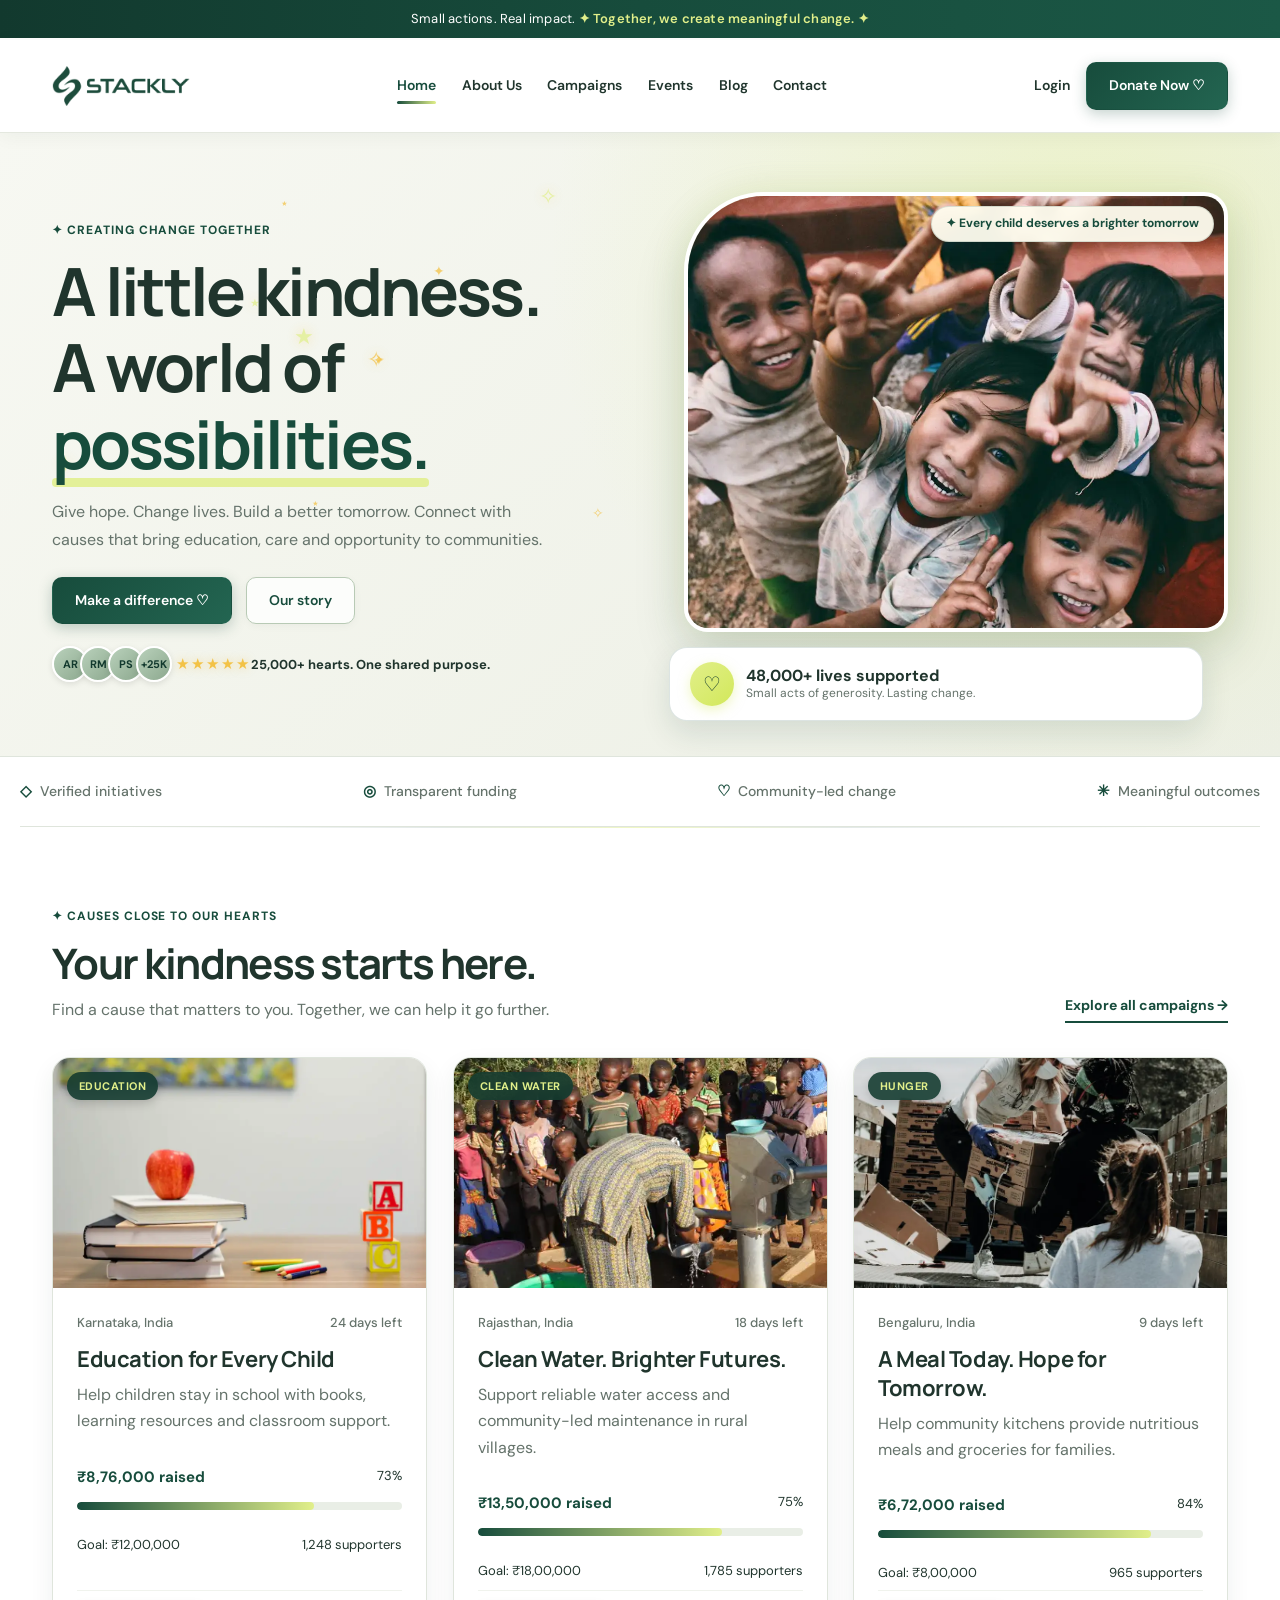
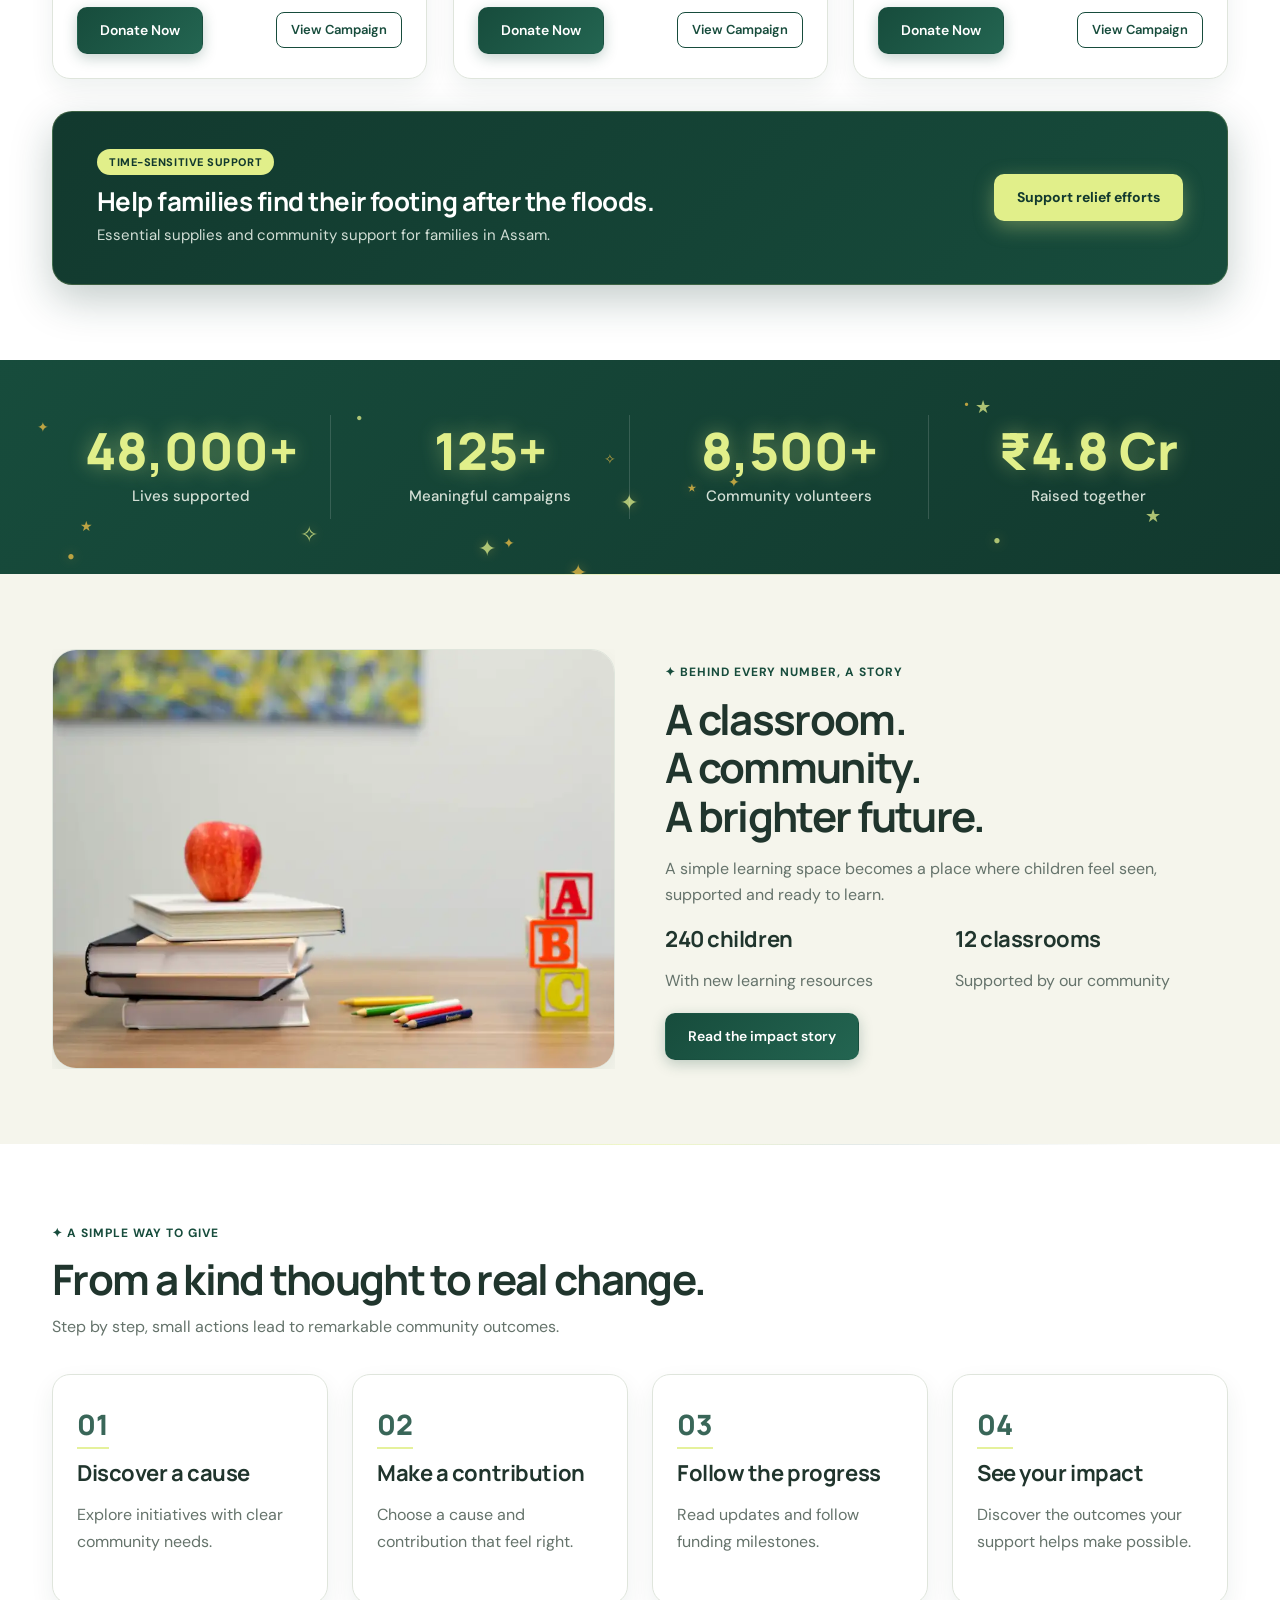
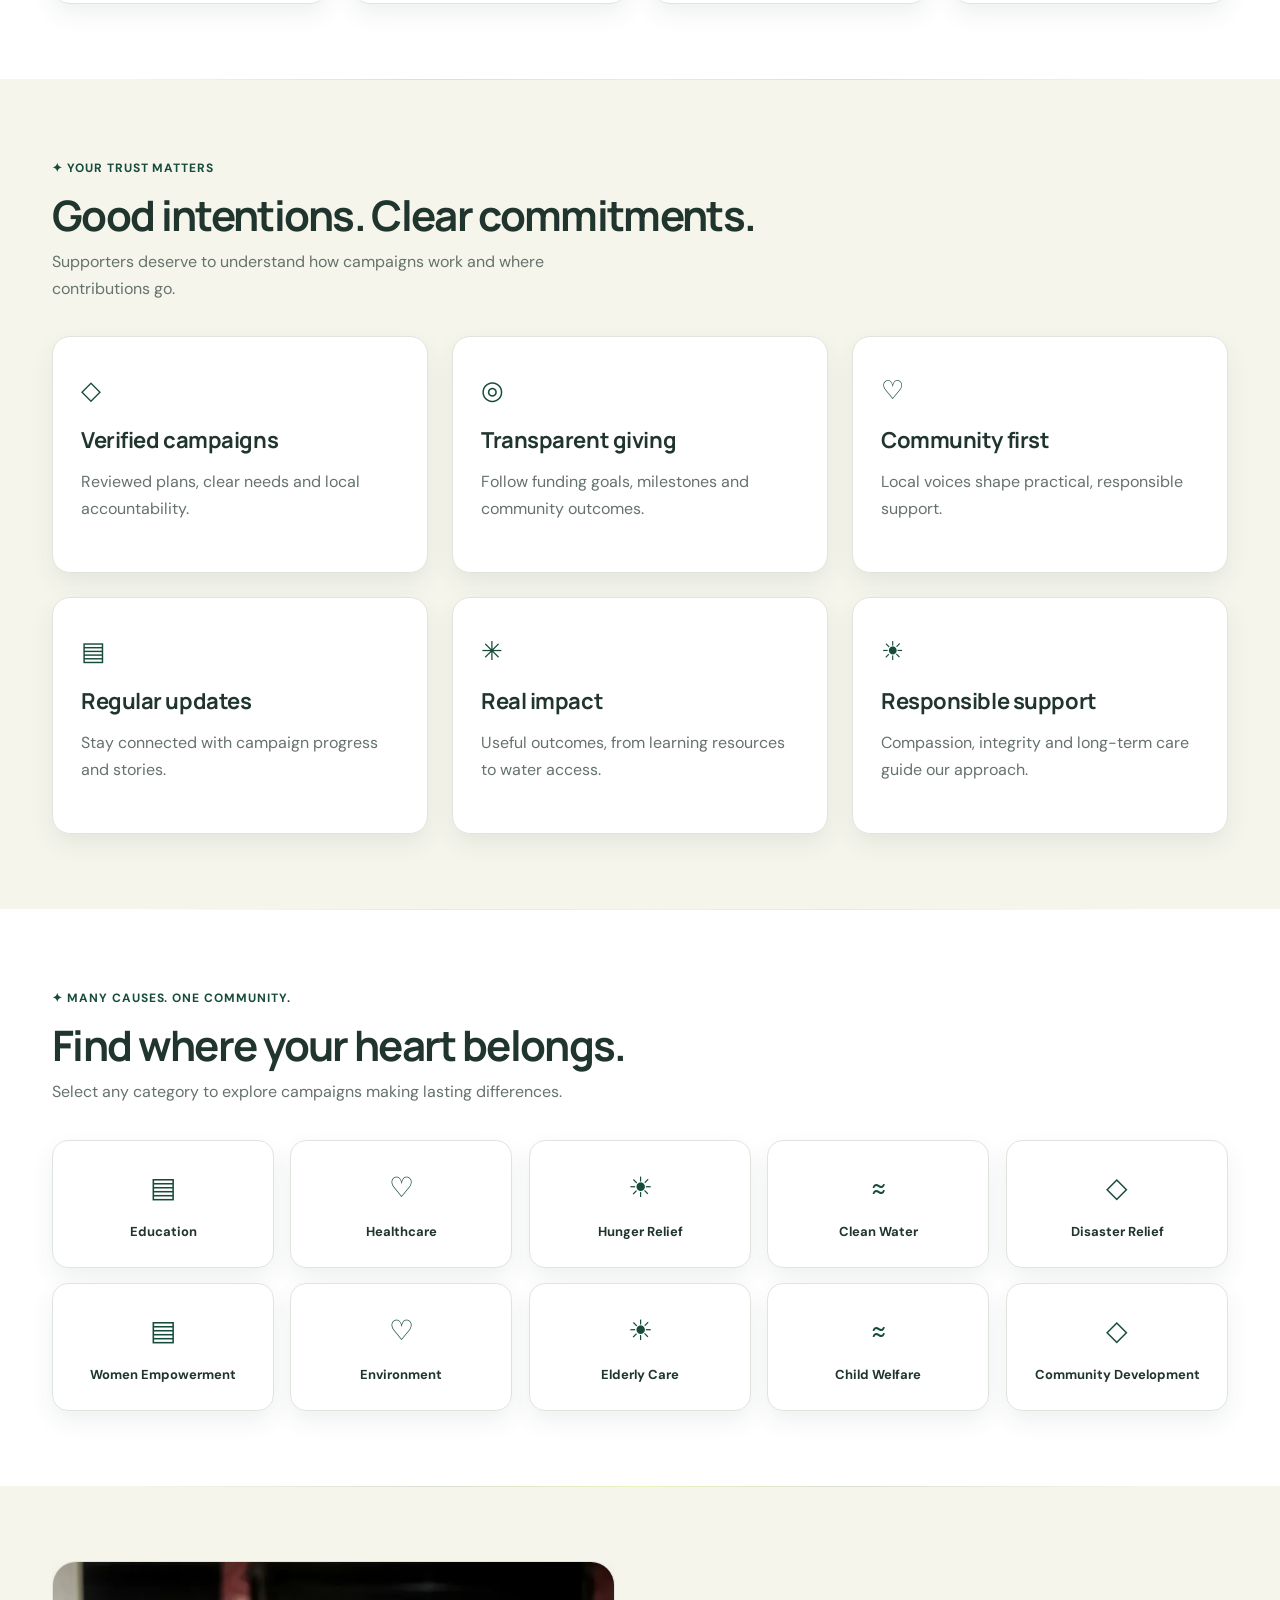
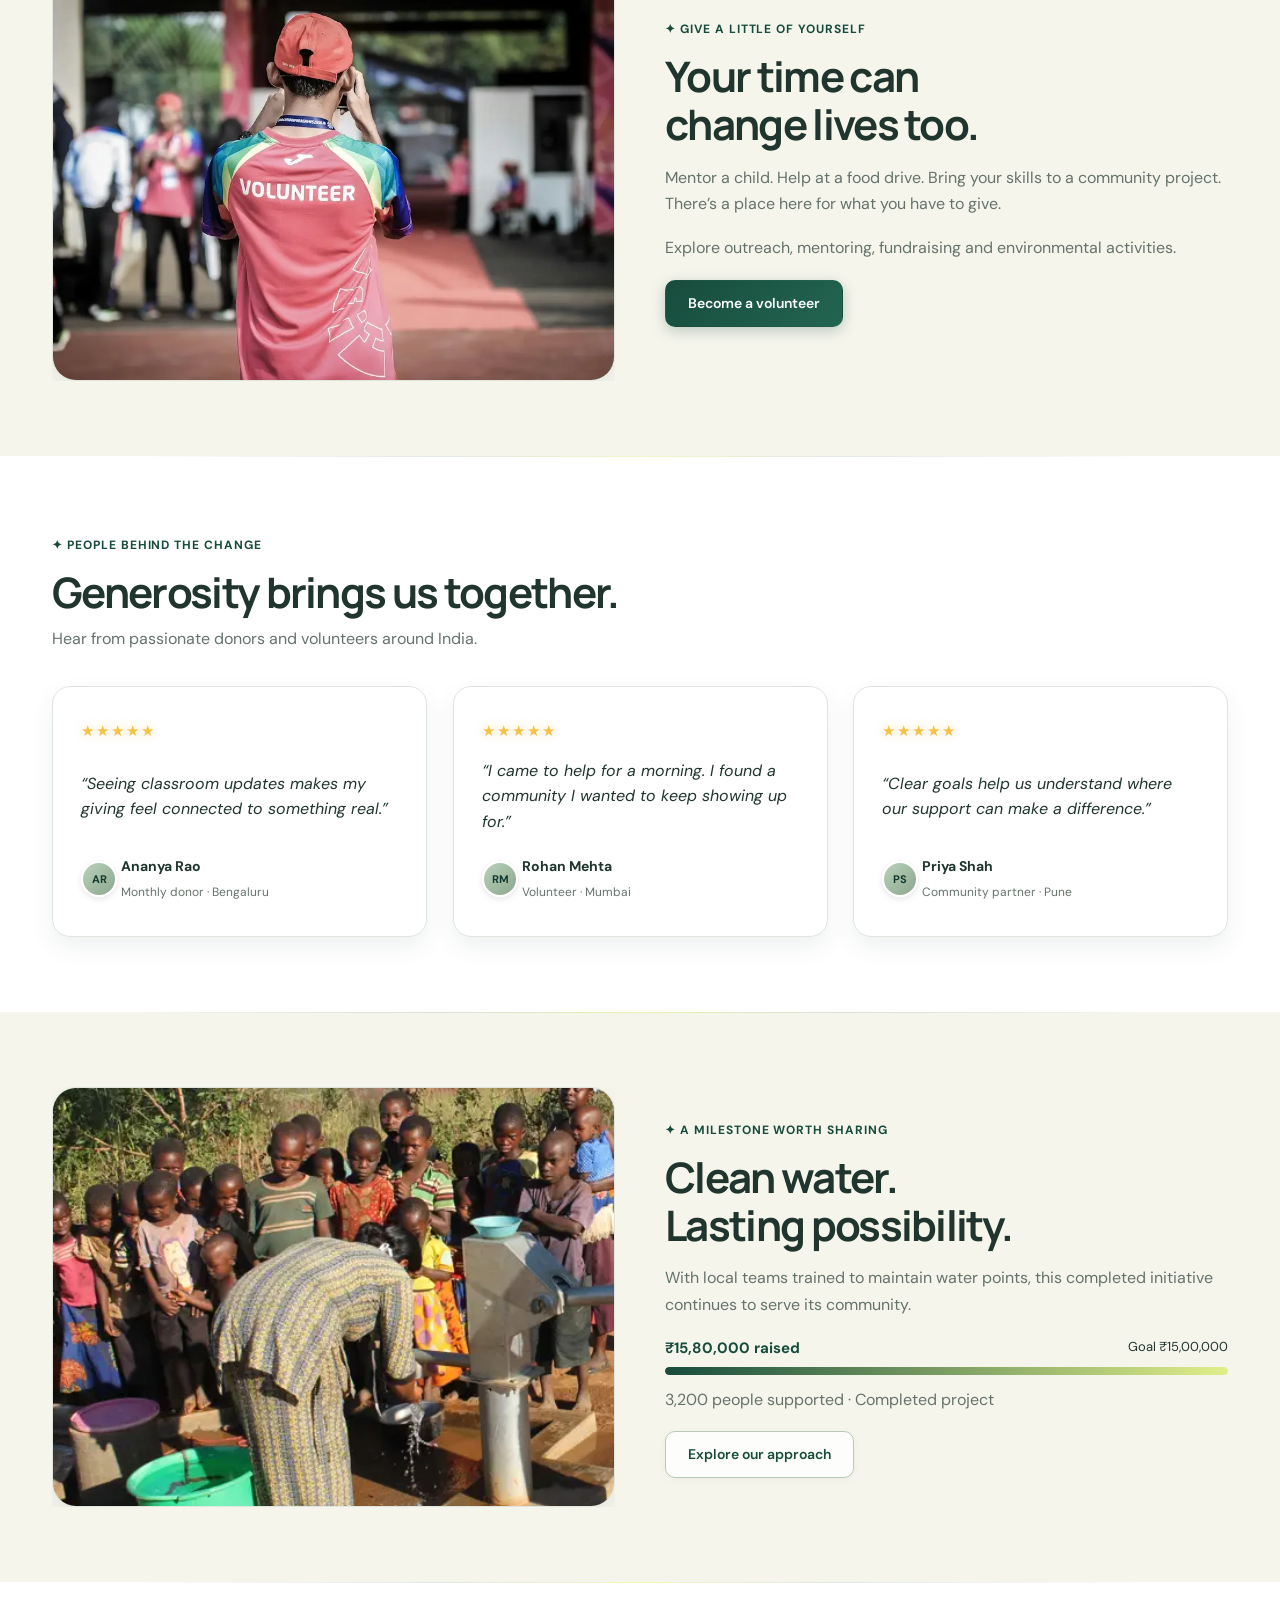
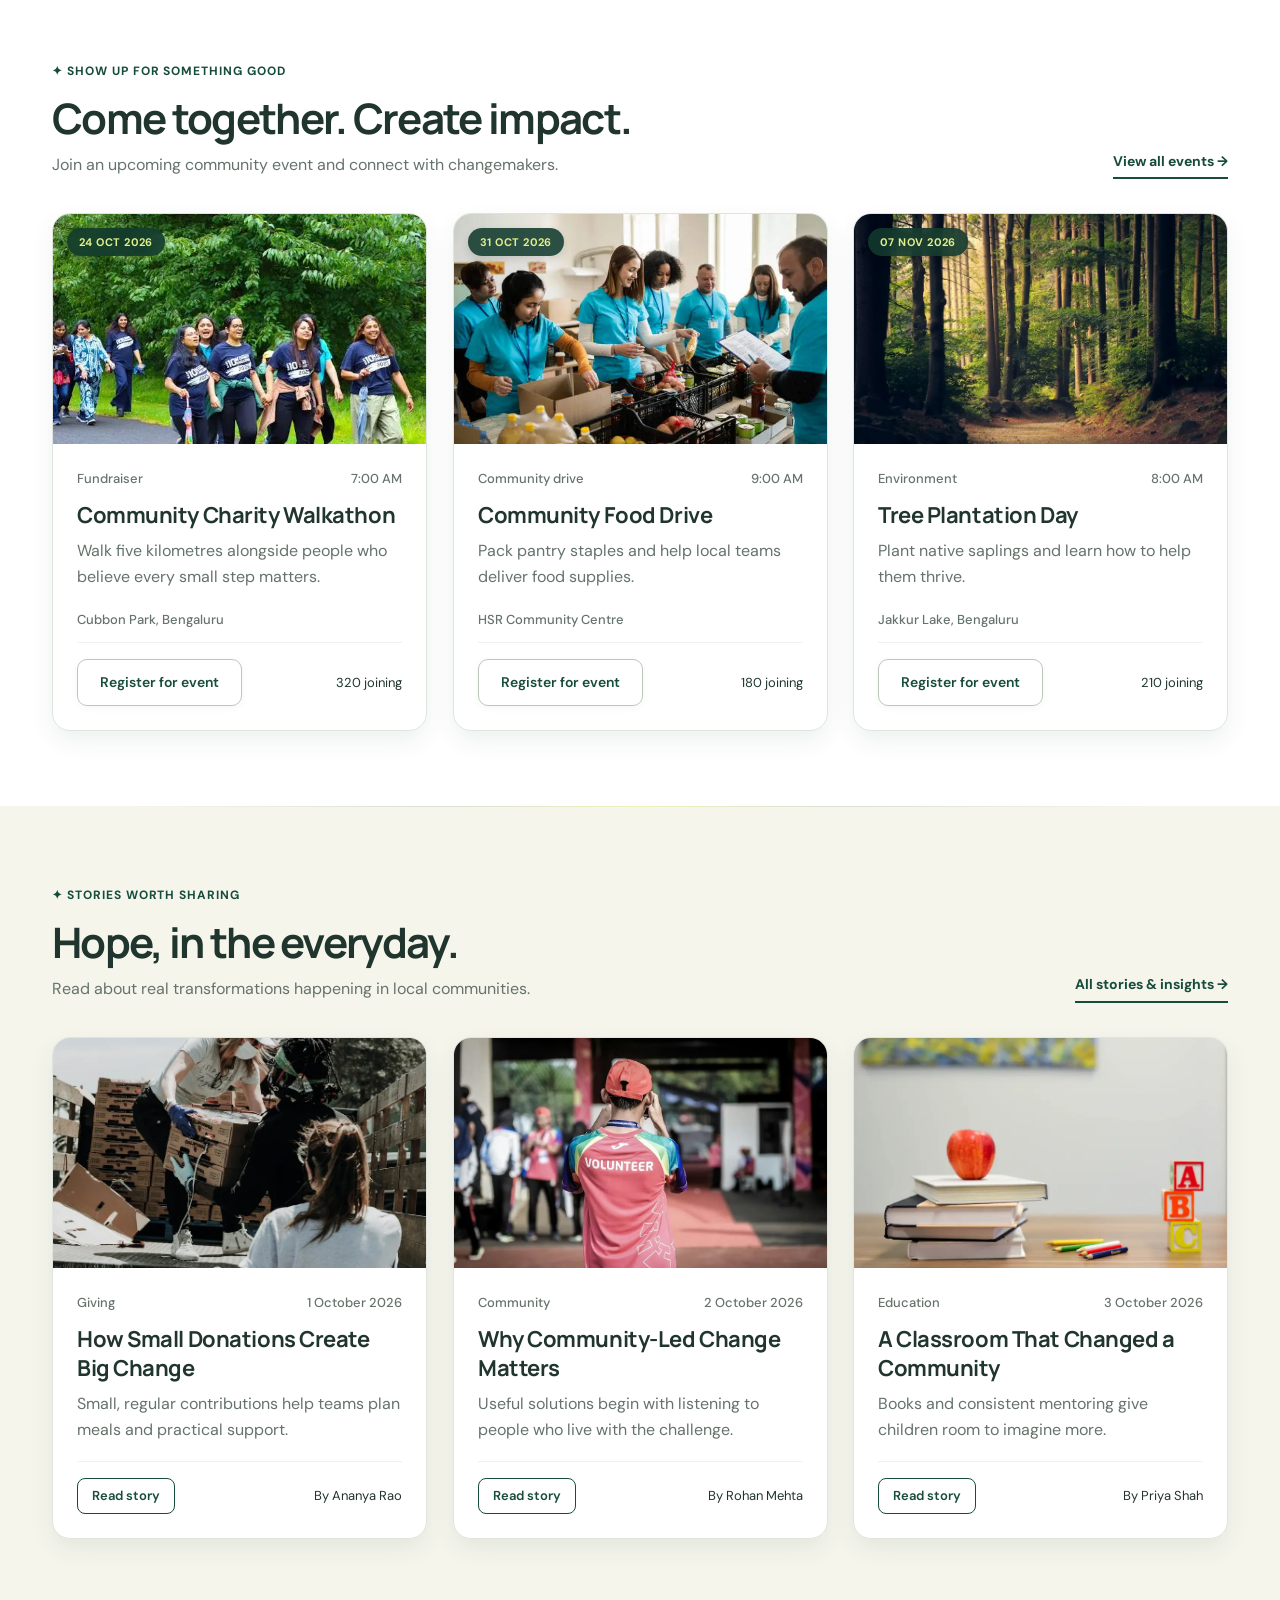
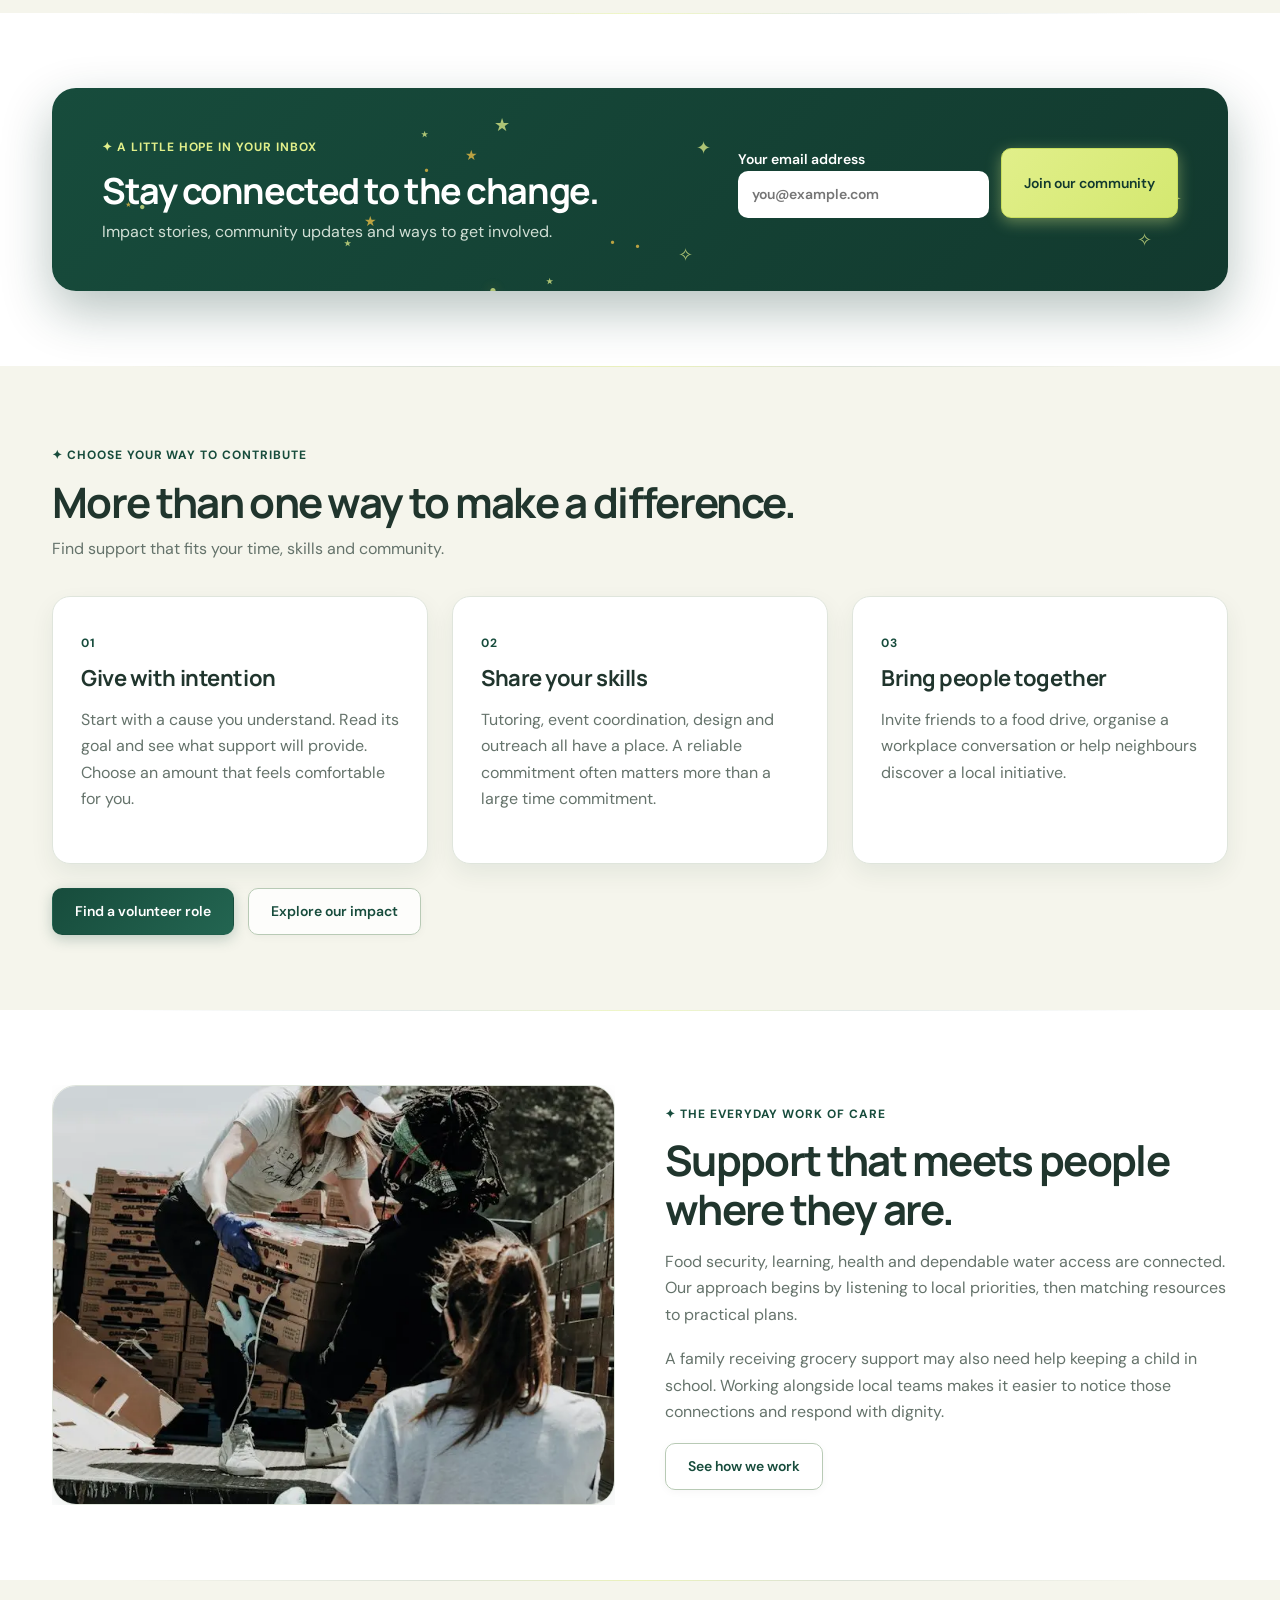
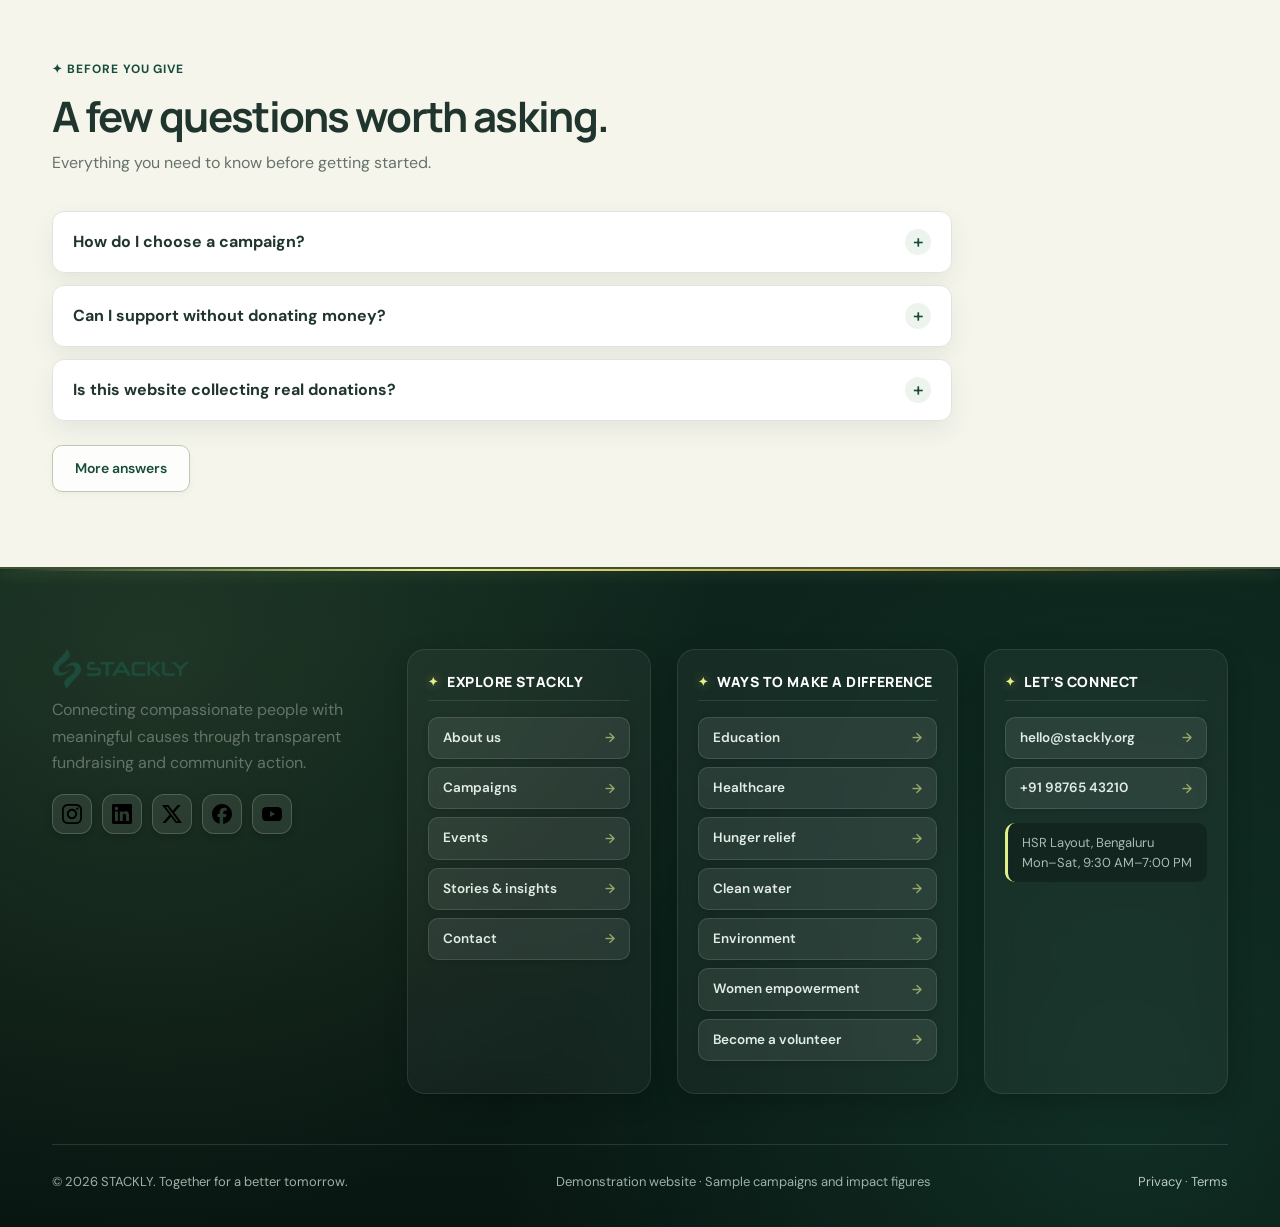
==== index.html @ 7dc30ee4 "Add files via upload" ====
<!DOCTYPE html>
<html lang="en">

<head>
    <meta charset="UTF-8">
    <meta name="viewport" content="width=device-width,initial-scale=1">
    <title>STACKLY | Charity Fundraising & Community Impact</title>
    <meta name="description"
        content="Charity Fundraising & Community Impact — STACKLY connects people with charity campaigns, volunteering and community impact.">
    <meta property="og:title" content="STACKLY | Charity Fundraising & Community Impact">
    <meta property="og:description"
        content="Charity Fundraising & Community Impact — STACKLY connects people with charity campaigns, volunteering and community impact.">
    <meta name="theme-color" content="#174c3c">
    <link rel="icon" type="image/webp" href="assets/logo_gold.webp">
    <link rel="stylesheet" href="assets/style.css">
    <script src="assets/data.js" defer></script>
    <script src="assets/main.js" defer></script>
</head>

<body>
    <div class="topbar">Small actions. Real impact. <span>✦ Together, we create meaningful change. ✦</span></div>
    <header>
        <div class="wrap nav"><a class="logo" href="index.html"><img src="assets/logo_gold.webp" alt="STACKLY"
                    class="logo-img"></a>
            <nav aria-label="Main navigation"><a href="index.html">Home</a><a href="about.html">About Us</a><a
                    href="campaigns.html">Campaigns</a><a href="events.html">Events</a><a href="blog.html">Blog</a><a
                    href="contact.html">Contact</a></nav>
            <div class="nav-actions"><a href="signin.html">Login</a><a class="btn" href="404.html">Donate Now
                    ♡</a></div><button class="menu" aria-label="Open navigation menu" aria-expanded="false">☰</button>
        </div>
    </header>
    <main id="main">
        <section class="hero">
            <div class="wrap hero-grid">
                <div><span class="eyebrow">✦ Creating change together</span>
                    <h1>A little kindness.<br>A world of<br><em>possibilities.</em></h1>
                    <p>Give hope. Change lives. Build a better tomorrow. Connect with causes that bring education, care
                        and opportunity to communities.</p>
                    <div class="button-row"><a class="btn" href="404.html">Make a difference ♡</a><a
                            class="btn outline" href="404.html">Our story</a></div>
                    <div class="supporters">
                        <div class="avatars"><span class="avatar">AR</span><span class="avatar">RM</span><span
                                class="avatar">PS</span><span class="avatar">+25K</span></div>
                        <div>
                            <div class="stars">★★★★★</div><strong>25,000+ hearts. One shared purpose.</strong>
                        </div>
                    </div>
                </div>
                <div class="hero-photo"><img src="assets/hero.webp" alt="Children smiling together in their community"
                        width="1000" height="700" fetchpriority="high"><span class="photo-tag">✦ Every child deserves a
                        brighter tomorrow</span>
                    <div class="photo-note"><span class="note-icon">♡</span>
                        <div><strong>48,000+ lives supported</strong><small>Small acts of generosity. Lasting
                                change.</small></div>
                    </div>
                </div>
            </div>
        </section>
        <div class="wrap trust-strip"><span><b>◇</b> Verified initiatives</span><span><b>◎</b> Transparent
                funding</span><span><b>♡</b> Community-led change</span><span><b>✳</b> Meaningful outcomes</span></div>
        <section class="section">
            <div class="wrap">
                <div class="section-head">
                    <div><span class="eyebrow">✦ Causes close to our hearts</span>
                        <h2>Your kindness starts here.</h2>
                        <p>Find a cause that matters to you. Together, we can help it go further.</p>
                    </div><a class="text-link" href="404.html">Explore all campaigns →</a>
                </div>
                <div class="grid">
                    <article class="card" data-category="Education" data-search="Education for Every Child Karnataka">
                        <div class="image"><img src="assets/education.webp"
                                alt="Education for Every Child community initiative" width="1000" height="700"
                                loading="lazy"><span class="tag">Education</span></div>
                        <div class="card-body">
                            <div class="meta"><span>Karnataka, India</span><span>24 days left</span></div>
                            <h3>Education for Every Child</h3>
                            <p>Help children stay in school with books, learning resources and classroom support.</p>
                            <div class="funding"><strong>₹8,76,000 raised</strong><span>73%</span></div>
                            <div class="progress" role="progressbar" aria-label="Education for Every Child funding"
                                aria-valuenow="73" aria-valuemin="0" aria-valuemax="100"><span style="width:73%"></span>
                            </div>
                            <div class="funding"><span>Goal: ₹12,00,000</span><span>1,248 supporters</span></div>
                            <div class="card-actions">
    <button class="btn" data-donate="0">Donate Now</button>
    <button class="table-button" data-details="0">View Campaign</button>
</div>
                        </div>
                    </article>
                    <article class="card" data-category="Clean Water"
                        data-search="Clean Water. Brighter Futures. Rajasthan">
                        <div class="image"><img src="assets/water.webp"
                                alt="Clean Water. Brighter Futures. community initiative" width="1000" height="700"
                                loading="lazy"><span class="tag">Clean Water</span></div>
                        <div class="card-body">
                            <div class="meta"><span>Rajasthan, India</span><span>18 days left</span></div>
                            <h3>Clean Water. Brighter Futures.</h3>
                            <p>Support reliable water access and community-led maintenance in rural villages.</p>
                            <div class="funding"><strong>₹13,50,000 raised</strong><span>75%</span></div>
                            <div class="progress" role="progressbar" aria-label="Clean Water. Brighter Futures. funding"
                                aria-valuenow="75" aria-valuemin="0" aria-valuemax="100"><span style="width:75%"></span>
                            </div>
                            <div class="funding"><span>Goal: ₹18,00,000</span><span>1,785 supporters</span></div>
                            <div class="card-actions">
    <button class="btn" data-donate="1">Donate Now</button>
    <button class="table-button" data-details="1">View Campaign</button>
</div>
                        </div>
                    </article>
                    <article class="card" data-category="Hunger"
                        data-search="A Meal Today. Hope for Tomorrow. Bengaluru">
                        <div class="image"><img src="assets/food.webp"
                                alt="A Meal Today. Hope for Tomorrow. community initiative" width="1000" height="700"
                                loading="lazy"><span class="tag">Hunger</span></div>
                        <div class="card-body">
                            <div class="meta"><span>Bengaluru, India</span><span>9 days left</span></div>
                            <h3>A Meal Today. Hope for Tomorrow.</h3>
                            <p>Help community kitchens provide nutritious meals and groceries for families.</p>
                            <div class="funding"><strong>₹6,72,000 raised</strong><span>84%</span></div>
                            <div class="progress" role="progressbar"
                                aria-label="A Meal Today. Hope for Tomorrow. funding" aria-valuenow="84"
                                aria-valuemin="0" aria-valuemax="100"><span style="width:84%"></span></div>
                            <div class="funding"><span>Goal: ₹8,00,000</span><span>965 supporters</span></div>
                            <div class="card-actions">
    <button class="btn" data-donate="2">Donate Now</button>
    <button class="table-button" data-details="2">View Campaign</button>
</div>
                        </div>
                    </article>
                </div>
                <div class="urgent" style="margin-top:32px">
                    <div>
                        <div class="urgent-label">TIME-SENSITIVE SUPPORT</div>
                        <h3>Help families find their footing after the floods.</h3>
                        <p>Essential supplies and community support for families in Assam.</p>
                    </div><button class="btn" data-donate="4">Support relief efforts</button>
                </div>
            </div>
        </section>
        <div class="impact-band">
            <div class="wrap stats">
                <div class="stat"><strong>48,000+</strong>
                    <p>Lives supported</p>
                </div>
                <div class="stat"><strong>125+</strong>
                    <p>Meaningful campaigns</p>
                </div>
                <div class="stat"><strong>8,500+</strong>
                    <p>Community volunteers</p>
                </div>
                <div class="stat"><strong>₹4.8 Cr</strong>
                    <p>Raised together</p>
                </div>
            </div>
        </div>
        <section class="section soft">
            <div class="wrap">
                <div class="split ">
                    <div class="image"><img src="assets/education.webp" alt="Education community initiative"
                            width="1000" height="700" loading="lazy"></div>
                    <div><span class="eyebrow">✦ Behind every number, a story</span>
                        <h2>A classroom.<br>A community.<br>A brighter future.</h2>
                        <p>A simple learning space becomes a place where children feel seen, supported and ready to
                            learn.</p>
                        <div class="two-fields">
                            <div>
                                <h3>240 children</h3>
                                <p>With new learning resources</p>
                            </div>
                            <div>
                                <h3>12 classrooms</h3>
                                <p>Supported by our community</p>
                            </div>
                        </div><a class="btn" href="404.html">Read the impact story</a>
                    </div>
                </div>
            </div>
        </section>
        <section class="section">
            <div class="wrap">
                <div class="section-head">
                    <div><span class="eyebrow">✦ A simple way to give</span>
                        <h2>From a kind thought to real change.</h2>
                        <p>Step by step, small actions lead to remarkable community outcomes.</p>
                    </div>
                </div>
                <div class="steps" id="how-it-works">
                    <div class="step"><span class="num">01</span>
                        <h3>Discover a cause</h3>
                        <p>Explore initiatives with clear community needs.</p>
                    </div>
                    <div class="step"><span class="num">02</span>
                        <h3>Make a contribution</h3>
                        <p>Choose a cause and contribution that feel right.</p>
                    </div>
                    <div class="step"><span class="num">03</span>
                        <h3>Follow the progress</h3>
                        <p>Read updates and follow funding milestones.</p>
                    </div>
                    <div class="step"><span class="num">04</span>
                        <h3>See your impact</h3>
                        <p>Discover the outcomes your support helps make possible.</p>
                    </div>
                </div>
            </div>
        </section>
        <section class="section soft">
            <div class="wrap">
                <div class="section-head">
                    <div><span class="eyebrow">✦ Your trust matters</span>
                        <h2>Good intentions. Clear commitments.</h2>
                        <p>Supporters deserve to understand how campaigns work and where contributions go.</p>
                    </div>
                </div>
                <div class="feature-cards">
                    <div class="feature">
                        <div class="symbol">◇</div>
                        <h3>Verified campaigns</h3>
                        <p>Reviewed plans, clear needs and local accountability.</p>
                    </div>
                    <div class="feature">
                        <div class="symbol">◎</div>
                        <h3>Transparent giving</h3>
                        <p>Follow funding goals, milestones and community outcomes.</p>
                    </div>
                    <div class="feature">
                        <div class="symbol">♡</div>
                        <h3>Community first</h3>
                        <p>Local voices shape practical, responsible support.</p>
                    </div>
                    <div class="feature">
                        <div class="symbol">▤</div>
                        <h3>Regular updates</h3>
                        <p>Stay connected with campaign progress and stories.</p>
                    </div>
                    <div class="feature">
                        <div class="symbol">✳</div>
                        <h3>Real impact</h3>
                        <p>Useful outcomes, from learning resources to water access.</p>
                    </div>
                    <div class="feature">
                        <div class="symbol">☀</div>
                        <h3>Responsible support</h3>
                        <p>Compassion, integrity and long-term care guide our approach.</p>
                    </div>
                </div>
            </div>
        </section>
        <section class="section">
            <div class="wrap">
                <div class="section-head">
                    <div><span class="eyebrow">✦ Many causes. One community.</span>
                        <h2>Find where your heart belongs.</h2>
                        <p>Select any category to explore campaigns making lasting differences.</p>
                    </div>
                </div>
                <div class="cause-grid"><a class="cause"
                        href="404.html"><span>▤</span><strong>Education</strong></a><a class="cause"
                        href="404.html"><span>♡</span><strong>Healthcare</strong></a><a class="cause"
                        href="404.html"><span>☀</span><strong>Hunger Relief</strong></a><a class="cause"
                        href="404.html"><span>≈</span><strong>Clean Water</strong></a><a class="cause"
                        href="404.html"><span>◇</span><strong>Disaster Relief</strong></a><a class="cause"
                        href="404.html"><span>▤</span><strong>Women Empowerment</strong></a><a class="cause"
                        href="404.html"><span>♡</span><strong>Environment</strong></a><a class="cause"
                        href="404.html"><span>☀</span><strong>Elderly Care</strong></a><a class="cause"
                        href="404.html"><span>≈</span><strong>Child Welfare</strong></a><a class="cause"
                        href="404.html"><span>◇</span><strong>Community Development</strong></a></div>
            </div>
        </section>
        <section class="section soft">
            <div class="wrap">
                <div class="split reverse">
                    <div class="image"><img src="assets/volunteer.webp" alt="Volunteer community initiative"
                            width="1000" height="700" loading="lazy"></div>
                    <div><span class="eyebrow">✦ Give a little of yourself</span>
                        <h2>Your time can<br>change lives too.</h2>
                        <p>Mentor a child. Help at a food drive. Bring your skills to a community project. There’s a
                            place here for what you have to give.</p>
                        <p>Explore outreach, mentoring, fundraising and environmental activities.</p><a class="btn"
                            href="404.html">Become a volunteer</a>
                    </div>
                </div>
            </div>
        </section>
        <section class="section">
            <div class="wrap">
                <div class="section-head">
                    <div><span class="eyebrow">✦ People behind the change</span>
                        <h2>Generosity brings us together.</h2>
                        <p>Hear from passionate donors and volunteers around India.</p>
                    </div>
                </div>
                <div class="grid">
                    <div class="testimonial">
                        <div class="stars">★★★★★</div>
                        <p>“Seeing classroom updates makes my giving feel connected to something real.”</p>
                        <div class="person"><span class="avatar">AR</span>
                            <div><strong>Ananya Rao</strong><small>Monthly donor · Bengaluru</small></div>
                        </div>
                    </div>
                    <div class="testimonial">
                        <div class="stars">★★★★★</div>
                        <p>“I came to help for a morning. I found a community I wanted to keep showing up for.”</p>
                        <div class="person"><span class="avatar">RM</span>
                            <div><strong>Rohan Mehta</strong><small>Volunteer · Mumbai</small></div>
                        </div>
                    </div>
                    <div class="testimonial">
                        <div class="stars">★★★★★</div>
                        <p>“Clear goals help us understand where our support can make a difference.”</p>
                        <div class="person"><span class="avatar">PS</span>
                            <div><strong>Priya Shah</strong><small>Community partner · Pune</small></div>
                        </div>
                    </div>
                </div>
            </div>
        </section>
        <section class="section soft">
            <div class="wrap">
                <div class="split reverse">
                    <div class="image"><img src="assets/water.webp" alt="Water community initiative" width="1000"
                            height="700" loading="lazy"></div>
                    <div><span class="eyebrow">✦ A milestone worth sharing</span>
                        <h2>Clean water.<br>Lasting possibility.</h2>
                        <p>With local teams trained to maintain water points, this completed initiative continues to
                            serve its community.</p>
                        <div class="funding"><strong>₹15,80,000 raised</strong><span>Goal ₹15,00,000</span></div>
                        <div class="progress"><span style="width:100%"></span></div>
                        <p>3,200 people supported · Completed project</p><a class="btn outline"
                            href="404.html">Explore our approach</a>
                    </div>
                </div>
            </div>
        </section>
        <section class="section">
            <div class="wrap">
                <div class="section-head">
                    <div><span class="eyebrow">✦ Show up for something good</span>
                        <h2>Come together. Create impact.</h2>
                        <p>Join an upcoming community event and connect with changemakers.</p>
                    </div><a class="text-link" href="404.html">View all events →</a>
                </div>
                <div class="grid">
                    <article class="card" data-category="Fundraiser">
                        <div class="image"><img src="assets/images.webp"
                                alt="Community Charity Walkathon community event" width="1000" height="700"
                                loading="lazy"><span class="tag">24 OCT 2026</span></div>
                        <div class="card-body">
                            <div class="meta"><span>Fundraiser</span><span>7:00 AM</span></div>
                            <h3>Community Charity Walkathon</h3>
                            <p>Walk five kilometres alongside people who believe every small step matters.</p>
                            <div class="meta">Cubbon Park, Bengaluru</div>
                            <div class="card-actions"><button class="btn outline" data-event="0">Register for
                                    event</button><small>320 joining</small></div>
                        </div>
                    </article>
                    <article class="card" data-category="Community drive">
                        <div class="image"><img src="assets/food distri.webp" alt="Community Food Drive community event"
                                width="1000" height="700" loading="lazy"><span class="tag">31 OCT 2026</span></div>
                        <div class="card-body">
                            <div class="meta"><span>Community drive</span><span>9:00 AM</span></div>
                            <h3>Community Food Drive</h3>
                            <p>Pack pantry staples and help local teams deliver food supplies.</p>
                            <div class="meta">HSR Community Centre</div>
                            <div class="card-actions"><button class="btn outline" data-event="1">Register for
                                    event</button><small>180 joining</small></div>
                        </div>
                    </article>
                    <article class="card" data-category="Environment">
                        <div class="image"><img src="assets/nature.webp" alt="Tree Plantation Day community event"
                                width="1000" height="700" loading="lazy"><span class="tag">07 NOV 2026</span></div>
                        <div class="card-body">
                            <div class="meta"><span>Environment</span><span>8:00 AM</span></div>
                            <h3>Tree Plantation Day</h3>
                            <p>Plant native saplings and learn how to help them thrive.</p>
                            <div class="meta">Jakkur Lake, Bengaluru</div>
                            <div class="card-actions"><button class="btn outline" data-event="2">Register for
                                    event</button><small>210 joining</small></div>
                        </div>
                    </article>
                </div>
            </div>
        </section>
        <section class="section soft">
            <div class="wrap">
                <div class="section-head">
                    <div><span class="eyebrow">✦ Stories worth sharing</span>
                        <h2>Hope, in the everyday.</h2>
                        <p>Read about real transformations happening in local communities.</p>
                    </div><a class="text-link" href="404.html">All stories & insights →</a>
                </div>
                <div class="grid">
                    <article class="card">
                        <div class="image"><img src="assets/food.webp" alt="How Small Donations Create Big Change story"
                                width="1000" height="700" loading="lazy"></div>
                        <div class="card-body">
                            <div class="meta"><span>Giving</span><span>1 October 2026</span></div>
                            <h3>How Small Donations Create Big Change</h3>
                            <p>Small, regular contributions help teams plan meals and practical support.</p>
                            <div class="card-actions"><a class="table-button" href="404.html">Read
                                    story</a><small>By Ananya Rao</small></div>
                        </div>
                    </article>
                    <article class="card">
                        <div class="image"><img src="assets/volunteer.webp" alt="Why Community-Led Change Matters story"
                                width="1000" height="700" loading="lazy"></div>
                        <div class="card-body">
                            <div class="meta"><span>Community</span><span>2 October 2026</span></div>
                            <h3>Why Community-Led Change Matters</h3>
                            <p>Useful solutions begin with listening to people who live with the challenge.</p>
                            <div class="card-actions"><a class="table-button" href="404.html">Read
                                    story</a><small>By Rohan Mehta</small></div>
                        </div>
                    </article>
                    <article class="card">
                        <div class="image"><img src="assets/education.webp"
                                alt="A Classroom That Changed a Community story" width="1000" height="700"
                                loading="lazy"></div>
                        <div class="card-body">
                            <div class="meta"><span>Education</span><span>3 October 2026</span></div>
                            <h3>A Classroom That Changed a Community</h3>
                            <p>Books and consistent mentoring give children room to imagine more.</p>
                            <div class="card-actions"><a class="table-button" href="404.html">Read
                                    story</a><small>By Priya Shah</small></div>
                        </div>
                    </article>
                </div>
            </div>
        </section>
        <section class="section">
            <div class="wrap">
                <div class="newsletter">
                    <div><span class="eyebrow" style="color:var(--lime)">✦ A little hope in your inbox</span>
                        <h2>Stay connected to the change.</h2>
                        <p>Impact stories, community updates and ways to get involved.</p>
                    </div>
                    <form data-form="newsletter" novalidate><label>Your email address<input type="email" name="email"
                                placeholder="you@example.com" required></label><button class="btn light">Join our
                            community</button><span class="form-result" aria-live="polite"></span></form>
                </div>
            </div>
        </section>
        <section class="section soft">
            <div class="wrap">
                <div class="section-head">
                    <div><span class="eyebrow">✦ Choose your way to contribute</span>
                        <h2>More than one way to make a difference.</h2>
                        <p>Find support that fits your time, skills and community.</p>
                    </div>
                </div>
                <div class="feature-cards">
                    <article class="feature"><span class="eyebrow">01</span>
                        <h3>Give with intention</h3>
                        <p>Start with a cause you understand. Read its goal and see what support will provide. Choose an
                            amount that feels comfortable for you.</p>
                    </article>
                    <article class="feature"><span class="eyebrow">02</span>
                        <h3>Share your skills</h3>
                        <p>Tutoring, event coordination, design and outreach all have a place. A reliable commitment
                            often matters more than a large time commitment.</p>
                    </article>
                    <article class="feature"><span class="eyebrow">03</span>
                        <h3>Bring people together</h3>
                        <p>Invite friends to a food drive, organise a workplace conversation or help neighbours discover
                            a local initiative.</p>
                    </article>
                </div>
                <div class="button-row"><a class="btn" href="404.html">Find a volunteer role</a><a
                    class="btn outline" href="404.html">Explore our impact</a></div>
            </div>
        </section>
        <section class="section">
            <div class="wrap">
                <div class="split ">
                    <div class="image"><img src="assets/food.webp" alt="Food community initiative" width="1000"
                            height="700" loading="lazy"></div>
                    <div><span class="eyebrow">✦ The everyday work of care</span>
                        <h2>Support that meets people where they are.</h2>
                        <p>Food security, learning, health and dependable water access are connected. Our approach
                            begins by listening to local priorities, then matching resources to practical plans.</p>
                        <p>A family receiving grocery support may also need help keeping a child in school. Working
                            alongside local teams makes it easier to notice those connections and respond with dignity.
                        </p><a class="btn outline" href="404.html">See how we work</a>
                    </div>
                </div>
            </div>
        </section>
        <section class="section soft">
            <div class="wrap">
                <div class="section-head">
                    <div><span class="eyebrow">✦ Before you give</span>
                        <h2>A few questions worth asking.</h2>
                        <p>Everything you need to know before getting started.</p>
                    </div>
                </div>
                <div class="faq">
                    <details>
                        <summary>How do I choose a campaign?</summary>
                        <p>Look for a cause that matters to you, a clear location, a realistic goal and a specific
                            explanation of the support needed.</p>
                    </details>
                    <details>
                        <summary>Can I support without donating money?</summary>
                        <p>Yes. Explore volunteer roles, attend community events, share skills or start a conversation
                            about a partnership.</p>
                    </details>
                    <details>
                        <summary>Is this website collecting real donations?</summary>
                        <p>No. Contribution forms demonstrate the giving journey without taking money or processing
                            payments.</p>
                    </details>
                </div>
                <div class="button-row"><a class="btn outline" href="404.html">More answers</a></div>
            </div>
        </section>
    </main>
    <footer>
        <div class="wrap">
            <div class="footer-grid">
                <div><a class="logo" href="index.html"><img src="assets/logo_gold.webp" alt="STACKLY"
                            class="logo-img"></a>
                    <p>Connecting compassionate people with meaningful causes through transparent fundraising and
                        community action.</p>
                    <div class="social-links"><a href="404.html" target="_blank" rel="noopener"
                            aria-label="Open Instagram platform" title="Instagram"><img src="assets/social/instagram.svg"
                                width="20" height="20" alt="Instagram logo"></a><a href="404.html"
                            target="_blank" rel="noopener" aria-label="Open LinkedIn platform" title="LinkedIn"><img
                                src="assets/social/linkedin.svg" width="20" height="20" alt="LinkedIn logo"></a><a
                            href="404.html" target="_blank" rel="noopener" aria-label="Open X platform" title="X"><img
                                src="assets/social/x.svg" width="20" height="20" alt="X logo"></a><a
                            href="404.html" target="_blank" rel="noopener"
                            aria-label="Open Facebook platform" title="Facebook"><img src="assets/social/facebook.svg"
                                width="20" height="20" alt="Facebook logo"></a><a href="404.html"
                            target="_blank" rel="noopener" aria-label="Open YouTube platform" title="YouTube"><img
                                src="assets/social/youtube.svg" width="20" height="20" alt="YouTube logo"></a></div>
                </div>
                <div class="footer-links">
                    <h4>Explore STACKLY</h4><a href="about.html">About us</a><a href="campaigns.html">Campaigns</a><a
                        href="events.html">Events</a><a href="blog.html">Stories &amp; insights</a><a
                        href="contact.html">Contact</a>
                </div>
                <div class="footer-links">
                    <h4>Ways to make a difference</h4><a href="404.html">Education</a><a
                        href="404.html">Healthcare</a><a href="404.html">Hunger relief</a><a
                        href="404.html">Clean water</a><a href="404.html">Environment</a><a
                        href="404.html">Women empowerment</a><a href="404.html">Become a volunteer</a>
                </div>
                <div class="footer-links">
                    <h4>Let’s connect</h4><a href="404.html">hello@stackly.org</a><a
                        href="404.html">+91 98765 43210</a>
                    <p>HSR Layout, Bengaluru<br>Mon–Sat, 9:30 AM–7:00 PM</p>
                </div>
            </div>
            <div class="footer-bottom"><span>© 2026 STACKLY. Together for a better tomorrow.</span><span>Demonstration
                    website · Sample campaigns and impact figures</span><span><a href="404.html">Privacy</a> · <a
                        href="404.html">Terms</a></span></div>
        </div>
    </footer>
</body>

</html>
---- assets/style.css ----
@import url('https://fonts.googleapis.com/css2?family=DM+Sans:wght@400;500;600;700&family=Manrope:wght@400;500;600;700;800&display=swap');

:root {
  --green: #174c3c;
  --green-light: #236551;
  --deep: #12392e;
  --lime: #e1ef8a;
  --lime-glow: rgba(225, 239, 138, 0.45);
  --gold: #f3c246;
  --gold-glow: rgba(243, 194, 70, 0.5);
  --cream: #f5f5ec;
  --ink: #20352d;
  --muted: #65736b;
  --line: #dfe5dc;
  --white: #fff;
  --radius: 18px;
  --card-shadow: 0 10px 25px rgba(18, 57, 46, 0.07);
  --hover-shadow: 0 20px 45px rgba(18, 57, 46, 0.15);
  --topbar-height: 40px;
  --header-height: 92px;
  --shine-gradient: linear-gradient(115deg, transparent 20%, rgba(255, 255, 255, 0.5) 45%, rgba(225, 239, 138, 0.7) 50%, rgba(255, 255, 255, 0.5) 55%, transparent 80%);
}

* {
  box-sizing: border-box;
  margin: 0;
  padding: 0;
}

html {
  scroll-behavior: smooth;
  -webkit-text-size-adjust: 100%;
  overflow-x: hidden;
  width: 100%;
}

body {
  margin: 0;
  padding-top: calc(var(--topbar-height) + var(--header-height));
  color: var(--ink);
  font: 16px/1.65 'DM Sans', -apple-system, BlinkMacSystemFont, Arial, sans-serif;
  background: #fff;
  overflow-x: hidden;
  width: 100%;
  position: relative;
}

body:has(.dash) {
  padding-top: 0;
}

body.auth-page {
  padding-top: 0;
}

body.menu-open {
  overflow: hidden !important;
}

h1, h2, h3, h4 {
  font-family: Manrope, -apple-system, BlinkMacSystemFont, Arial, sans-serif;
  line-height: 1.15;
  margin: 0 0 16px;
  letter-spacing: -0.04em;
  color: var(--ink);
}

h1 {
  font-size: clamp(32px, 5.2vw, 68px);
  font-weight: 700;
}

h2 {
  font-size: clamp(24px, 3.4vw, 42px);
  font-weight: 700;
}

h3 {
  font-size: clamp(18px, 2.2vw, 22px);
  letter-spacing: -0.02em;
}

p {
  margin: 0 0 18px;
  color: var(--muted);
  line-height: 1.65;
}

a {
  color: inherit;
  text-decoration: none;
  transition: color 0.25s, transform 0.25s;
}

button, input, select, textarea {
  font: inherit;
  -webkit-tap-highlight-color: transparent;
  max-width: 100%;
}

button {
  cursor: pointer;
}

a:focus-visible, button:focus-visible, input:focus-visible, select:focus-visible, textarea:focus-visible {
  outline: 3px solid #719931;
  outline-offset: 3px;
}

img {
  max-width: 100%;
  height: auto;
  display: block;
  object-fit: cover;
}

small {
  font-size: 13px;
}

.wrap {
  width: 100%;
  max-width: 1240px;
  margin: 0 auto;
  padding: 0 32px;
  box-sizing: border-box;
}

/* =========================================
   TOPBAR & HEADER WITH LOGO IMAGE
========================================= */
.topbar {
  background: linear-gradient(90deg, var(--deep), var(--green), #1b5846);
  color: white;
  text-align: center;
  font-size: 13px;
  padding: 10px 16px;
  letter-spacing: 0.2px;
  position: fixed;
  top: 0;
  left: 0;
  right: 0;
  z-index: 40;
  line-height: 1.4;
}

.topbar span {
  color: var(--lime);
  font-weight: 600;
}

header {
  position: fixed;
  top: var(--topbar-height);
  left: 0;
  right: 0;
  z-index: 50;
  background: rgba(255, 255, 255, 0.96);
  backdrop-filter: blur(20px);
  -webkit-backdrop-filter: blur(20px);
  border-bottom: 1px solid #e4e8df;
  box-shadow: 0 3px 18px rgba(18, 57, 46, 0.05);
  transition: background 0.3s, box-shadow 0.3s;
}

.nav {
  height: 92px;
  display: flex;
  align-items: center;
  justify-content: space-between;
  gap: clamp(16px, 2vw, 28px);
  min-width: 0;
}

.logo {
  display: inline-flex;
  align-items: center;
  text-decoration: none;
  flex-shrink: 0;
  min-width: 0;
  transition: transform 0.3s cubic-bezier(0.2, 0.8, 0.2, 1);
}

.logo:hover {
  transform: scale(1.04);
}

.logo-img {
  height: 40px;
  width: auto;
  max-width: 165px;
  object-fit: contain;
  display: block;
}

img[src$="logo_gold.webp"] {
  filter: brightness(0) saturate(100%) invert(25%) sepia(16%) saturate(1336%) hue-rotate(108deg) brightness(92%) contrast(94%);
}

.auth-art img[src$="logo_gold.webp"],
.nav-drawer-header img[src$="logo_gold.webp"],
.sidebar img[src$="logo_gold.webp"] {
  filter: brightness(0) saturate(100%) invert(62%) sepia(31%) saturate(850%) hue-rotate(93deg) brightness(96%) contrast(92%);
}

.nav > nav[aria-label="Main navigation"] {
  display: flex;
  flex: 1;
  justify-content: center;
  gap: clamp(16px, 2vw, 30px);
}

.nav-links-wrap {
  display: flex;
  align-items: center;
  justify-content: center;
  flex: 1;
  min-width: 0;
  gap: clamp(16px, 2vw, 30px);
}

nav {
  display: flex;
  gap: clamp(20px, 2.6vw, 38px);
  margin: auto;
  font-size: 14px;
  font-weight: 600;
  min-width: 0;
}

nav a {
  position: relative;
  padding: 8px 0;
  color: var(--ink);
  transition: color 0.25s;
  white-space: nowrap;
}

nav a:hover, nav a.active {
  color: var(--green);
}

nav a:after {
  content: '';
  position: absolute;
  bottom: 2px;
  left: 0;
  width: 0;
  height: 2.5px;
  background: linear-gradient(90deg, var(--green), var(--lime));
  border-radius: 2px;
  transition: width 0.3s cubic-bezier(0.2, 0.8, 0.2, 1);
}

nav a:hover:after, nav a.active:after {
  width: 100%;
}

.nav-actions {
  display: flex;
  gap: 16px;
  align-items: center;
  font-size: 14px;
  font-weight: 600;
  flex-shrink: 0;
}

.menu {
  display: none;
  background: transparent;
  border: 0;
  font-size: 26px;
  color: var(--ink);
  cursor: pointer;
  padding: 6px;
  line-height: 1;
  position: relative;
  z-index: 100001;
}

/* Elements hidden on desktop drawer */
.nav-drawer-header, .nav-drawer-footer {
  display: none;
}

/* =========================================
   BUTTONS & SHINING EFFECTS
========================================= */
.btn {
  display: inline-flex;
  align-items: center;
  justify-content: center;
  gap: 8px;
  min-height: 46px;
  border: 1px solid transparent;
  background: linear-gradient(135deg, var(--green) 0%, var(--green-light) 100%);
  color: white;
  border-radius: 10px;
  padding: 11px 22px;
  font-weight: 600;
  font-size: 14px;
  position: relative;
  overflow: hidden;
  cursor: pointer;
  text-align: center;
  box-shadow: 0 4px 14px rgba(23, 76, 60, 0.25);
  transition: all 0.35s cubic-bezier(0.2, 0.8, 0.2, 1);
  z-index: 1;
  white-space: nowrap;
}

.btn::before {
  content: '';
  position: absolute;
  top: 0;
  left: -120%;
  width: 100%;
  height: 100%;
  background: linear-gradient(90deg, transparent, rgba(255, 255, 255, 0.4), transparent);
  transform: skewX(-25deg);
  transition: left 0.75s ease;
  z-index: 2;
  pointer-events: none;
}

.btn:hover::before {
  left: 140%;
}

.btn:hover {
  transform: translateY(-2px) scale(1.02);
  box-shadow: 0 8px 22px rgba(23, 76, 60, 0.35), 0 0 16px var(--lime-glow);
}

.btn:active {
  transform: translateY(0) scale(0.98);
}

.btn.light {
  background: linear-gradient(135deg, var(--lime) 0%, #d4e870 100%);
  color: var(--deep);
  border: 1px solid #c9de5d;
  box-shadow: 0 4px 15px rgba(225, 239, 138, 0.4);
}

.btn.light:hover {
  box-shadow: 0 10px 25px rgba(212, 232, 112, 0.5), 0 0 20px rgba(225, 239, 138, 0.7);
}

.btn.outline {
  background: rgba(255, 255, 255, 0.8);
  color: var(--green);
  border: 1.5px solid #b8cab5;
  box-shadow: 0 2px 8px rgba(0, 0, 0, 0.04);
}

.btn.outline:hover {
  background: var(--green);
  color: white;
  border-color: var(--green);
  box-shadow: 0 8px 22px rgba(23, 76, 60, 0.3);
}

.button-row {
  display: flex;
  gap: 14px;
  align-items: center;
  flex-wrap: wrap;
  margin-top: 24px;
}

.table-button {
  background: transparent;
  border: 1px solid var(--green);
  color: var(--green);
  padding: 6px 14px;
  border-radius: 8px;
  font-size: 13px;
  font-weight: 600;
  transition: all 0.25s;
  cursor: pointer;
  display: inline-block;
}

.table-button:hover {
  background: var(--green);
  color: white;
  transform: translateY(-2px);
  box-shadow: 0 4px 12px rgba(23, 76, 60, 0.2);
}

/* =========================================
   STARS & SHINING ANIMATIONS
========================================= */
.stars {
  color: var(--gold);
  letter-spacing: 2px;
  font-size: 15px;
  display: inline-block;
  text-shadow: 0 0 10px var(--gold-glow);
  animation: starPulse 3s ease-in-out infinite;
}

@keyframes starPulse {
  0%, 100% {
    filter: drop-shadow(0 0 2px rgba(243, 194, 70, 0.4));
    transform: scale(1);
  }
  50% {
    filter: drop-shadow(0 0 8px rgba(243, 194, 70, 0.85));
    transform: scale(1.05);
  }
}

.hero-stars {
  position: absolute;
  inset: 0;
  pointer-events: none;
  overflow: hidden;
  z-index: 0;
}

.twinkle-star {
  position: absolute;
  color: var(--gold);
  font-size: 14px;
  opacity: 0.75;
  animation: twinkleStar 4s ease-in-out infinite;
  user-select: none;
}

.twinkle-star.lime {
  color: var(--lime);
  font-size: 18px;
}

.twinkle-star.large {
  font-size: 22px;
  filter: drop-shadow(0 0 6px var(--gold-glow));
}

@keyframes twinkleStar {
  0%, 100% {
    opacity: 0.2;
    transform: scale(0.7) rotate(0deg);
  }
  50% {
    opacity: 1;
    transform: scale(1.3) rotate(45deg);
    filter: drop-shadow(0 0 8px currentColor);
  }
}

/* =========================================
   HERO SECTIONS (WITH RICH IMAGES & SHINE)
========================================= */
.hero, .page-hero {
  background: radial-gradient(circle at 85% 20%, rgba(225, 239, 138, 0.35) 0%, transparent 45%),
              linear-gradient(135deg, #f7f8f2 0%, #ecefe4 100%);
  padding: 60px 0 50px;
  position: relative;
  overflow: hidden;
  border-bottom: 1px solid var(--line);
}

.hero-grid, .page-hero-grid {
  display: grid;
  grid-template-columns: 1.08fr 1fr;
  gap: 45px;
  align-items: center;
  position: relative;
  z-index: 2;
}

.hero h1 em, .page-hero h1 em {
  font-style: normal;
  color: var(--green);
  position: relative;
  z-index: 1;
}

.hero h1 em::after, .page-hero h1 em::after {
  content: '';
  position: absolute;
  height: 9px;
  background: var(--lime);
  bottom: 2px;
  left: 0;
  right: 0;
  z-index: -1;
  opacity: 0.85;
  border-radius: 4px;
}

.hero p, .page-hero p {
  max-width: 500px;
  font-size: 16px;
  line-height: 1.7;
}

.eyebrow {
  display: inline-flex;
  align-items: center;
  gap: 6px;
  font-size: 12px;
  font-weight: 700;
  text-transform: uppercase;
  letter-spacing: 0.08em;
  color: var(--green);
  margin-bottom: 12px;
}

.hero-photo {
  position: relative;
  display: inline-block;
  width: 100%;
}

.hero-photo > img {
  width: 100%;
  height: 440px;
  object-fit: cover;
  border-radius: 80px 24px 24px 24px;
  box-shadow: 0 20px 50px rgba(18, 57, 46, 0.18), 0 0 30px rgba(225, 239, 138, 0.25);
  border: 4px solid white;
  transition: transform 0.5s cubic-bezier(0.2, 0.8, 0.2, 1), box-shadow 0.5s;
}

.hero-photo:hover > img {
  transform: scale(1.02);
  box-shadow: 0 25px 60px rgba(18, 57, 46, 0.25), 0 0 40px var(--lime-glow);
}

.photo-note {
  position: absolute;
  bottom: -15px;
  left: -15px;
  background: rgba(255, 255, 255, 0.95);
  backdrop-filter: blur(12px);
  -webkit-backdrop-filter: blur(12px);
  border: 1px solid rgba(23, 76, 60, 0.15);
  border-radius: 18px;
  padding: 14px 20px;
  box-shadow: 0 12px 30px rgba(18, 57, 46, 0.12);
  display: flex;
  gap: 12px;
  align-items: center;
  transition: transform 0.4s, box-shadow 0.4s;
  z-index: 3;
  max-width: calc(100% - 10px);
}

.photo-note:hover {
  transform: translateY(-3px) scale(1.02);
  box-shadow: 0 18px 40px rgba(18, 57, 46, 0.18);
}

.note-icon {
  background: linear-gradient(135deg, var(--lime), #d2e85a);
  width: 44px;
  height: 44px;
  display: grid;
  place-items: center;
  border-radius: 50%;
  font-size: 20px;
  color: var(--deep);
  flex-shrink: 0;
  box-shadow: 0 4px 12px rgba(225, 239, 138, 0.5);
}

.photo-note strong {
  font-size: 16px;
  display: block;
  color: var(--ink);
  line-height: 1.25;
}

.photo-note small {
  color: var(--muted);
  font-size: 12px;
  line-height: 1.3;
  display: block;
}

.photo-tag {
  position: absolute;
  right: 14px;
  top: 14px;
  background: rgba(255, 253, 240, 0.95);
  backdrop-filter: blur(8px);
  -webkit-backdrop-filter: blur(8px);
  border: 1px solid rgba(23, 76, 60, 0.15);
  border-radius: 100px;
  padding: 7px 14px;
  font-size: 12px;
  font-weight: 700;
  color: var(--green);
  box-shadow: 0 6px 16px rgba(0, 0, 0, 0.08);
  z-index: 3;
}

.supporters {
  display: flex;
  align-items: center;
  gap: 12px;
  margin-top: 22px;
  font-size: 13px;
  flex-wrap: wrap;
}

.avatars {
  display: flex;
}

.avatar {
  height: 36px;
  width: 36px;
  display: grid;
  place-items: center;
  border: 2px solid white;
  border-radius: 50%;
  background: linear-gradient(135deg, #b9d1bb, #8ca88e);
  color: var(--deep);
  font-size: 11px;
  font-weight: 700;
  margin-right: -8px;
  box-shadow: 0 2px 6px rgba(0, 0, 0, 0.1);
  transition: transform 0.25s;
}

.avatar:hover {
  transform: translateY(-3px) scale(1.15);
  z-index: 5;
}

.breadcrumb {
  font-size: 13px;
  color: var(--muted);
  margin-bottom: 18px;
  display: flex;
  align-items: center;
  gap: 6px;
  flex-wrap: wrap;
}

.breadcrumb a {
  color: var(--green);
  font-weight: 600;
}

.breadcrumb a:hover {
  text-decoration: underline;
}

/* =========================================
   TRUST STRIP
========================================= */
.trust-strip {
  display: flex;
  justify-content: space-between;
  padding: 22px 0;
  gap: 14px;
  border-bottom: 1px solid var(--line);
  font-size: 14px;
  color: var(--muted);
  font-weight: 500;
  flex-wrap: wrap;
}

.trust-strip span {
  display: flex;
  align-items: center;
  gap: 8px;
  transition: transform 0.3s, color 0.3s;
}

.trust-strip span:hover {
  transform: translateY(-2px);
  color: var(--green);
}

.trust-strip b {
  color: var(--green);
  font-size: 15px;
}

/* =========================================
   SECTIONS & GRIDS (WITH AMBIENT SHINE)
========================================= */
.section {
  padding: 75px 0;
  position: relative;
  overflow: hidden;
  transition: background-color 0.4s ease;
}

.section::before {
  content: '';
  position: absolute;
  top: 0;
  left: 10%;
  right: 10%;
  height: 1px;
  background: linear-gradient(90deg, transparent 0%, rgba(23, 76, 60, 0.12) 30%, rgba(225, 239, 138, 0.5) 50%, rgba(23, 76, 60, 0.12) 70%, transparent 100%);
  pointer-events: none;
}

.section.soft {
  background: var(--cream);
}

.section.soft:hover {
  background: #f1f4ea;
}

.section-head {
  display: flex;
  justify-content: space-between;
  gap: 20px;
  align-items: flex-end;
  margin-bottom: 34px;
  flex-wrap: wrap;
}

.section-head h2 {
  margin-bottom: 10px;
}

.section-head p {
  max-width: 530px;
  margin: 0;
}

.text-link {
  border-bottom: 2px solid var(--green);
  font-weight: 700;
  font-size: 14px;
  padding: 4px 0;
  white-space: nowrap;
  color: var(--green);
  transition: all 0.3s;
  display: inline-block;
}

.text-link:hover {
  color: var(--deep);
  border-color: var(--lime);
  transform: translateX(4px);
}

.grid {
  display: grid;
  grid-template-columns: repeat(3, 1fr);
  gap: 26px;
}

.timeline {
  display: grid;
  grid-template-columns: repeat(4, minmax(0, 1fr));
  gap: 16px;
}

.timeline > div {
  min-width: 0;
  padding: 24px;
  border: 1px solid var(--line);
  border-radius: 12px;
  background: var(--white);
  box-shadow: var(--card-shadow);
}

.timeline strong {
  display: block;
  margin-bottom: 10px;
  color: var(--green);
  font: 800 26px/1.1 Manrope, sans-serif;
}

.timeline p {
  margin: 0;
}

.gallery {
  display: grid;
  grid-template-columns: repeat(3, minmax(0, 1fr));
  gap: 16px;
  margin: 28px 0;
}

.gallery img {
  width: 100%;
  height: 260px;
  min-width: 0;
  border: 1px solid var(--line);
  border-radius: 12px;
  box-shadow: var(--card-shadow);
  object-fit: cover;
}

.faq {
  display: grid;
  gap: 12px;
  max-width: 900px;
}

.faq details {
  overflow: hidden;
  border: 1px solid var(--line);
  border-radius: 12px;
  background: var(--white);
  box-shadow: var(--card-shadow);
  transition: border-color 0.2s, box-shadow 0.2s;
}

.faq details[open] {
  border-color: rgba(23, 76, 60, 0.35);
  box-shadow: 0 8px 22px rgba(18, 57, 46, 0.09);
}

.faq summary {
  display: flex;
  align-items: center;
  justify-content: space-between;
  gap: 16px;
  padding: 17px 20px;
  color: var(--ink);
  font-weight: 700;
  line-height: 1.4;
  list-style: none;
  cursor: pointer;
}

.faq summary::-webkit-details-marker {
  display: none;
}

.faq summary::after {
  content: '+';
  display: grid;
  flex: 0 0 26px;
  width: 26px;
  height: 26px;
  place-items: center;
  border-radius: 50%;
  background: #edf3ed;
  color: var(--green);
  font-size: 19px;
  font-weight: 500;
  transition: transform 0.2s, background 0.2s, color 0.2s;
}

.faq details[open] summary::after {
  transform: rotate(45deg);
  background: var(--green);
  color: var(--white);
}

.faq details > p {
  max-width: 78ch;
  margin: 0;
  padding: 0 20px 18px;
}

/* =========================================
   CARDS & ELEMENTS: HOVER, SHAKE & SHINE EFFECTS
========================================= */
@keyframes cardShake {
  0% { transform: translateY(-7px) scale(1.015) rotate(0deg); }
  15% { transform: translateY(-9px) scale(1.02) rotate(-1.5deg); }
  30% { transform: translateY(-8px) scale(1.02) rotate(1.5deg); }
  45% { transform: translateY(-9px) scale(1.02) rotate(-1deg); }
  60% { transform: translateY(-8px) scale(1.02) rotate(1deg); }
  75% { transform: translateY(-9px) scale(1.02) rotate(-0.5deg); }
  90% { transform: translateY(-8px) scale(1.02) rotate(0.5deg); }
  100% { transform: translateY(-8px) scale(1.02) rotate(0deg); }
}

@keyframes shineSweep {
  0% { left: -160%; opacity: 0; }
  25% { opacity: 0.9; }
  75% { opacity: 0.9; }
  100% { left: 190%; opacity: 0; }
}

/* Base Card & Container Structure with Spotlight Shine Cursor Support */
.card, .feature, .testimonial, .step, .stat, .dash-stat, .panel, .urgent, .cause, .cause-card, .team-card, .article-aside, .dash-impact-card, .role-card, .auth-card-box, .timeline > div, .faq details, .form-panel, .activity, .photo-note, .card-404, .newsletter {
  position: relative;
  overflow: hidden;
  background: white;
  transition: transform 0.35s cubic-bezier(0.16, 1, 0.3, 1), 
              box-shadow 0.35s cubic-bezier(0.16, 1, 0.3, 1), 
              border-color 0.35s ease,
              background-color 0.35s ease;
  box-sizing: border-box;
}

/* Dynamic Interactive Cursor Shine Highlight (Spotlight follows mouse coordinates) */
.card::before, .feature::before, .testimonial::before, .step::before, .stat::before, .dash-stat::before, .panel::before, .urgent::before, .cause::before, .cause-card::before, .team-card::before, .article-aside::before, .dash-impact-card::before, .role-card::before, .auth-card-box::before, .timeline > div::before, .faq details::before, .form-panel::before, .activity::before, .photo-note::before, .card-404::before, .newsletter::before {
  content: '';
  position: absolute;
  inset: 0;
  border-radius: inherit;
  background: radial-gradient(420px circle at var(--mouse-x, 50%) var(--mouse-y, 50%), rgba(225, 239, 138, 0.24), transparent 65%);
  opacity: 0;
  pointer-events: none;
  transition: opacity 0.3s ease;
  z-index: 4;
}

.card:hover::before, .feature:hover::before, .testimonial:hover::before, .step:hover::before, .stat:hover::before, .dash-stat:hover::before, .panel:hover::before, .urgent:hover::before, .cause:hover::before, .cause-card:hover::before, .team-card:hover::before, .article-aside:hover::before, .dash-impact-card:hover::before, .role-card:hover::before, .auth-card-box:hover::before, .timeline > div:hover::before, .faq details:hover::before, .form-panel:hover::before, .activity:hover::before, .photo-note:hover::before, .card-404:hover::before, .newsletter:hover::before {
  opacity: 1;
}

/* Linear Glass Shimmer Light Ray across Card on Hover */
.card::after, .feature::after, .testimonial::after, .step::after, .stat::after, .cause::after, .cause-card::after, .dash-stat::after, .team-card::after, .dash-impact-card::after, .panel::after, .auth-card-box::after, .timeline > div::after, .activity::after, .photo-note::after, .card-404::after, .form-panel::after, .faq details::after, .urgent::after, .article-aside::after {
  content: '';
  position: absolute;
  top: -60%;
  left: -160%;
  width: 120%;
  height: 220%;
  background: var(--shine-gradient);
  transform: rotate(30deg);
  pointer-events: none;
  opacity: 0;
  z-index: 10;
}

.card:hover::after, .feature:hover::after, .testimonial:hover::after, .step:hover::after, .stat:hover::after, .cause:hover::after, .cause-card:hover::after, .dash-stat:hover::after, .team-card:hover::after, .dash-impact-card:hover::after, .panel:hover::after, .auth-card-box:hover::after, .timeline > div:hover::after, .activity:hover::after, .photo-note:hover::after, .card-404:hover::after, .form-panel:hover::after, .faq details:hover::after, .urgent:hover::after, .article-aside:hover::after {
  opacity: 1;
  animation: shineSweep 1.15s cubic-bezier(0.2, 0.8, 0.2, 1) forwards;
}

.card {
  border: 1px solid var(--line);
  border-radius: var(--radius);
  box-shadow: var(--card-shadow);
  display: flex;
  flex-direction: column;
}

.card[hidden] {
  display: none;
}

/* Universal Card Hover Shake & Vibrant Shining Glow Effect */
.card:hover, .feature:hover, .testimonial:hover, .step:hover, .dash-stat:hover, .cause:hover, .cause-card:hover, .team-card:hover, .dash-impact-card:hover, .timeline > div:hover, .activity:hover, .photo-note:hover, .card-404:hover, .article-aside:hover, .form-panel:hover {
  animation: cardShake 0.45s cubic-bezier(0.36, 0.07, 0.19, 0.97) both;
  box-shadow: var(--hover-shadow), 0 0 30px rgba(225, 239, 138, 0.38);
  border-color: rgba(23, 76, 60, 0.45);
}

.image {
  overflow: hidden;
  position: relative;
  width: 100%;
}

.image img {
  height: 230px;
  width: 100%;
  object-fit: cover;
  transition: transform 0.6s cubic-bezier(0.2, 0.8, 0.2, 1);
}

.card:hover .image img {
  transform: scale(1.06);
}

.tag {
  position: absolute;
  top: 14px;
  left: 14px;
  background: rgba(18, 57, 46, 0.88);
  backdrop-filter: blur(8px);
  -webkit-backdrop-filter: blur(8px);
  color: var(--lime);
  padding: 5px 12px;
  border-radius: 50px;
  font-size: 11px;
  font-weight: 700;
  letter-spacing: 0.04em;
  text-transform: uppercase;
  z-index: 2;
  box-shadow: 0 4px 10px rgba(0, 0, 0, 0.15);
}

.card-body {
  padding: 24px;
  display: flex;
  flex-direction: column;
  flex: 1;
}

.card-body h3 {
  margin-bottom: 8px;
  line-height: 1.3;
}

.meta {
  display: flex;
  justify-content: space-between;
  font-size: 13px;
  color: var(--muted);
  margin-bottom: 12px;
  font-weight: 500;
}

.funding {
  display: flex;
  justify-content: space-between;
  font-size: 13px;
  margin: 12px 0 6px;
}

.funding strong {
  color: var(--green);
  font-size: 15px;
}

.progress {
  height: 8px;
  background: #e9eee6;
  border-radius: 100px;
  overflow: hidden;
  margin: 6px 0 12px;
  position: relative;
}

.progress span {
  display: block;
  height: 100%;
  background: linear-gradient(90deg, var(--green), var(--lime));
  border-radius: 100px;
  transition: width 1s ease-out;
}

.card-actions {
  display: flex;
  align-items: center;
  justify-content: space-between;
  margin-top: auto;
  padding-top: 16px;
  gap: 12px;
  border-top: 1px solid #f0f3ed;
}

/* Split layouts */
.split {
  display: grid;
  grid-template-columns: 1fr 1fr;
  gap: 50px;
  align-items: center;
}

.split.reverse {
  direction: ltr;
}

.split .image img {
  height: 420px;
  border-radius: 24px;
  box-shadow: var(--card-shadow);
  border: 1px solid var(--line);
  transition: transform 0.6s;
}

.split:hover .image img {
  transform: scale(1.02);
}

/* Urgent banner */
.urgent {
  background: linear-gradient(135deg, var(--deep) 0%, var(--green) 100%);
  color: white;
  border-radius: 20px;
  padding: 36px 44px;
  display: flex;
  align-items: center;
  justify-content: space-between;
  box-shadow: 0 15px 40px rgba(18, 57, 46, 0.25);
  position: relative;
  overflow: hidden;
  border: 1px solid rgba(225, 239, 138, 0.2);
}

.urgent::before {
  content: '';
  position: absolute;
  top: -50%;
  right: -20%;
  width: 300px;
  height: 300px;
  background: radial-gradient(circle, rgba(225, 239, 138, 0.15) 0%, transparent 70%);
  border-radius: 50%;
  pointer-events: none;
}

.urgent-label {
  display: inline-block;
  background: var(--lime);
  color: var(--deep);
  padding: 4px 12px;
  border-radius: 50px;
  font-size: 11px;
  font-weight: 800;
  letter-spacing: 0.05em;
  margin-bottom: 12px;
}

.urgent h3 {
  color: white;
  font-size: clamp(20px, 2.5vw, 26px);
  margin-bottom: 6px;
}

.urgent p {
  color: #d1ded5;
  margin: 0;
  font-size: 15px;
}

.urgent .btn {
  background: var(--lime);
  color: var(--deep);
  flex-shrink: 0;
  margin-left: 24px;
  font-weight: 700;
  box-shadow: 0 6px 20px rgba(225, 239, 138, 0.35);
}

.urgent .btn:hover {
  box-shadow: 0 8px 25px rgba(225, 239, 138, 0.55), 0 0 20px var(--lime);
}

/* Impact Band */
.impact-band {
  background: linear-gradient(135deg, var(--green) 0%, var(--deep) 100%);
  color: white;
  padding: 55px 0;
  position: relative;
  overflow: hidden;
}

.stats {
  display: grid;
  grid-template-columns: repeat(4, 1fr);
  gap: 20px;
  text-align: center;
  position: relative;
  z-index: 2;
}

.stat {
  padding: 10px 18px;
  border-right: 1px solid rgba(255, 255, 255, 0.15);
  background: transparent;
}

.stat:last-child {
  border-right: 0;
}

.stat strong {
  font: 800 clamp(32px, 4vw, 54px) Manrope, sans-serif;
  color: var(--lime);
  display: block;
  line-height: 1;
  margin-bottom: 8px;
  text-shadow: 0 0 20px rgba(225, 239, 138, 0.4);
}

.stat p {
  color: #d3dfd5;
  font-size: 15px;
  margin: 0;
  font-weight: 500;
}

/* Steps */
.steps {
  display: grid;
  grid-template-columns: repeat(4, 1fr);
  gap: 24px;
}

.step {
  padding: 30px 24px;
  border: 1px solid var(--line);
  border-radius: var(--radius);
  background: white;
  box-shadow: var(--card-shadow);
  transition: transform 0.35s, box-shadow 0.35s;
}

.step:hover {
  transform: translateY(-5px);
  box-shadow: var(--hover-shadow);
  border-color: var(--green);
}

.num {
  font: 800 28px Manrope, sans-serif;
  color: var(--green);
  opacity: 0.85;
  display: inline-block;
  margin-bottom: 12px;
  border-bottom: 2px solid var(--lime);
  padding-bottom: 4px;
}

/* Feature cards */
.feature-cards {
  display: grid;
  grid-template-columns: repeat(3, 1fr);
  gap: 24px;
}

.feature {
  padding: 32px 28px;
  border: 1px solid var(--line);
  border-radius: var(--radius);
  box-shadow: var(--card-shadow);
  background: white;
}

.feature .symbol {
  font-size: 26px;
  color: var(--green);
  margin-bottom: 16px;
  display: inline-block;
}

/* Cause Grid */
.cause-grid {
  display: grid;
  grid-template-columns: repeat(5, 1fr);
  gap: 16px;
}

.cause {
  background: white;
  border: 1.5px solid var(--line);
  border-radius: 16px;
  padding: 24px 16px;
  text-align: center;
  box-shadow: var(--card-shadow);
  display: flex;
  flex-direction: column;
  align-items: center;
  gap: 10px;
}

.cause span {
  font-size: 28px;
  color: var(--green);
  transition: transform 0.3s;
}

.cause:hover span {
  transform: scale(1.2);
}

.cause strong {
  font-size: 13px;
}

.team-card {
  padding: 28px;
  text-align: center;
}

.team-card .avatar {
  width: 76px;
  height: 76px;
  font-size: 24px;
  margin: 0 auto 18px;
  box-shadow: 0 6px 18px rgba(0, 0, 0, 0.12);
}

/* Testimonial */
.testimonial {
  padding: 32px 28px;
  border: 1px solid var(--line);
  border-radius: var(--radius);
  box-shadow: var(--card-shadow);
  background: white;
  display: flex;
  flex-direction: column;
  justify-content: space-between;
}

.testimonial p {
  font-size: 16px;
  font-style: italic;
  margin: 14px 0 20px;
  color: var(--ink);
  line-height: 1.6;
}

.person {
  display: flex;
  align-items: center;
  gap: 12px;
}

.person strong {
  font-size: 14px;
  display: block;
  color: var(--ink);
}

.person small {
  color: var(--muted);
  font-size: 12px;
}

/* Newsletter */
.newsletter {
  background: linear-gradient(135deg, var(--green) 0%, var(--deep) 100%);
  color: white;
  border-radius: 24px;
  padding: 45px 50px;
  display: flex;
  align-items: center;
  justify-content: space-between;
  gap: 30px;
  box-shadow: 0 20px 50px rgba(18, 57, 46, 0.3);
  position: relative;
  overflow: hidden;
}

.newsletter h2 {
  color: white;
  font-size: clamp(24px, 3.2vw, 36px);
  margin-bottom: 8px;
}

.newsletter p {
  color: #d1dfd5;
  margin: 0;
  max-width: 480px;
}

.newsletter form {
  display: flex;
  gap: 12px;
  flex-wrap: wrap;
  width: 100%;
  max-width: 440px;
}

.newsletter form label {
  flex: 1 1 240px;
  margin: 0;
  color: white;
}

.newsletter input {
  margin: 0;
  background: white;
  border: 0;
}

.newsletter .btn {
  flex-shrink: 0;
}

/* =========================================
   FOOTER & QUICKLINKS STYLING
========================================= */
footer, .footer {
  background: radial-gradient(circle at 12% 15%, rgba(225, 239, 138, 0.09) 0%, transparent 45%),
              radial-gradient(circle at 88% 85%, rgba(35, 101, 81, 0.28) 0%, transparent 50%),
              linear-gradient(180deg, #0d251d 0%, #081611 100%);
  color: #d8e5dc;
  padding: 80px 0 35px;
  border-top: 2px solid rgba(225, 239, 138, 0.25);
  position: relative;
  z-index: 10;
  overflow: hidden;
}

footer::before {
  content: '';
  position: absolute;
  top: 0;
  left: 0;
  right: 0;
  height: 2px;
  background: linear-gradient(90deg, transparent, var(--lime), rgba(243, 194, 70, 0.8), transparent);
  box-shadow: 0 0 15px var(--lime-glow);
}

.footer-grid {
  display: grid;
  grid-template-columns: 1.35fr 1fr 1.15fr 1fr;
  gap: 26px;
  margin-bottom: 50px;
  align-items: stretch;
}

.footer-brand {
  max-width: 340px;
  background: rgba(255, 255, 255, 0.04);
  border: 1px solid rgba(255, 255, 255, 0.09);
  border-radius: 18px;
  padding: 26px 22px;
  backdrop-filter: blur(14px);
  -webkit-backdrop-filter: blur(14px);
  transition: all 0.35s ease;
  position: relative;
  overflow: hidden;
  box-shadow: 0 8px 24px rgba(0, 0, 0, 0.2);
}

.footer-brand:hover {
  background: rgba(255, 255, 255, 0.07);
  border-color: rgba(225, 239, 138, 0.35);
  box-shadow: 0 12px 35px rgba(0, 0, 0, 0.35), 0 0 25px rgba(225, 239, 138, 0.12);
  transform: translateY(-4px);
}

.footer-brand .logo {
  margin-bottom: 18px;
  display: inline-block;
}

.footer-brand p {
  color: #a9bcb0;
  font-size: 14px;
  line-height: 1.6;
  margin-bottom: 18px;
}

/* Footer Section Quicklinks Container */
.footer-links {
  background: rgba(255, 255, 255, 0.045);
  border: 1px solid rgba(255, 255, 255, 0.09);
  border-radius: 18px;
  padding: 24px 20px;
  backdrop-filter: blur(14px);
  -webkit-backdrop-filter: blur(14px);
  display: flex;
  flex-direction: column;
  align-items: stretch;
  transition: all 0.35s cubic-bezier(0.16, 1, 0.3, 1);
  position: relative;
  overflow: hidden;
  box-shadow: 0 8px 24px rgba(0, 0, 0, 0.2);
}

.footer-links:hover {
  background: rgba(255, 255, 255, 0.075);
  border-color: rgba(225, 239, 138, 0.35);
  box-shadow: 0 14px 40px rgba(0, 0, 0, 0.4), 0 0 25px rgba(225, 239, 138, 0.15);
  transform: translateY(-4px);
}

.footer-links h4 {
  color: #ffffff;
  font-size: 14px;
  font-weight: 800;
  margin-bottom: 16px;
  letter-spacing: 0.04em;
  text-transform: uppercase;
  display: flex;
  align-items: center;
  gap: 8px;
  padding-bottom: 10px;
  border-bottom: 1px solid rgba(255, 255, 255, 0.1);
}

.footer-links h4::before {
  content: '✦';
  color: var(--lime);
  font-size: 12px;
  filter: drop-shadow(0 0 5px var(--gold-glow));
}

/* Footer Quicklinks Item: Stylish Background Color, Border, & Shining Hover */
.footer-links a {
  display: flex;
  align-items: center;
  justify-content: space-between;
  color: #e2ede6;
  font-size: 13.5px;
  font-weight: 600;
  padding: 9px 14px;
  margin-bottom: 8px;
  background: rgba(255, 255, 255, 0.08);
  border: 1px solid rgba(255, 255, 255, 0.12);
  border-radius: 10px;
  text-decoration: none;
  transition: all 0.3s cubic-bezier(0.2, 0.8, 0.2, 1);
  position: relative;
  overflow: hidden;
  box-shadow: 0 2px 6px rgba(0, 0, 0, 0.15);
}

.footer-links a::after {
  content: '→';
  color: var(--lime);
  font-size: 13px;
  opacity: 0.6;
  transition: transform 0.3s, opacity 0.3s;
}

.footer-links a::before {
  content: '';
  position: absolute;
  top: 0;
  left: -120%;
  width: 80%;
  height: 100%;
  background: linear-gradient(90deg, transparent, rgba(255, 255, 255, 0.35), rgba(225, 239, 138, 0.45), transparent);
  transform: skewX(-20deg);
  pointer-events: none;
}

.footer-links a:hover {
  color: #ffffff;
  background: linear-gradient(135deg, rgba(225, 239, 138, 0.28) 0%, rgba(23, 76, 60, 0.85) 100%);
  border-color: var(--lime);
  transform: translateX(6px) scale(1.02);
  box-shadow: 0 6px 18px rgba(225, 239, 138, 0.28), 0 2px 8px rgba(0, 0, 0, 0.3);
}

.footer-links a:hover::after {
  opacity: 1;
  transform: translateX(4px);
}

.footer-links a:hover::before {
  animation: footerLinkShine 0.75s ease-in-out;
}

@keyframes footerLinkShine {
  0% { left: -120%; }
  100% { left: 160%; }
}

.footer-links p {
  color: #a9bcb0;
  font-size: 13px;
  margin-top: 6px;
  line-height: 1.5;
  padding: 10px 14px;
  background: rgba(0, 0, 0, 0.25);
  border-radius: 10px;
  border-left: 3px solid var(--lime);
}

.social-links {
  display: flex;
  align-items: center;
  gap: 10px;
  flex-wrap: wrap;
}

.social-links a {
  display: inline-flex;
  align-items: center;
  justify-content: center;
  width: 40px;
  height: 40px;
  margin: 0;
  border: 1px solid rgba(255, 255, 255, 0.18);
  border-radius: 12px;
  background: rgba(255, 255, 255, 0.08);
  transition: all 0.3s cubic-bezier(0.2, 0.8, 0.2, 1);
  box-shadow: 0 2px 8px rgba(0, 0, 0, 0.2);
}

.social-links a:hover {
  color: var(--lime);
  background: linear-gradient(135deg, rgba(225, 239, 138, 0.25), rgba(23, 76, 60, 0.8));
  border-color: var(--lime);
  transform: translateY(-4px) scale(1.08);
  box-shadow: 0 6px 16px rgba(225, 239, 138, 0.3);
}

.footer-bottom {
  border-top: 1px solid rgba(255, 255, 255, 0.12);
  padding-top: 26px;
  display: flex;
  justify-content: space-between;
  font-size: 13px;
  color: #9eb1a6;
  flex-wrap: wrap;
  gap: 14px;
}

.footer-bottom a {
  color: #b7c9be;
  text-decoration: none;
  transition: color 0.25s;
}

.footer-bottom a:hover {
  color: var(--lime);
}

/* =========================================
   SCROLL REVEAL (SAFE OPEN LEFT TO RIGHT)
========================================= */
.reveal-ltr {
  opacity: 1;
  transition: opacity 0.65s cubic-bezier(0.16, 1, 0.3, 1),
              transform 0.65s cubic-bezier(0.16, 1, 0.3, 1);
  will-change: opacity, transform;
}

.reveal-ltr.pending {
  opacity: 0;
  transform: translateX(-30px);
}

.reveal-ltr.active {
  opacity: 1 !important;
  transform: translateX(0) !important;
}

/* =========================================
   FORM & DASHBOARD & OTHER ELEMENTS
========================================= */
.filterbar {
  display: flex;
  gap: 8px;
  flex-wrap: wrap;
  margin-bottom: 30px;
}

.chip {
  padding: 9px 16px;
  background: white;
  border: 1px solid var(--line);
  border-radius: 100px;
  font-size: 13px;
  font-weight: 600;
  color: var(--green);
  cursor: pointer;
  transition: all 0.3s cubic-bezier(0.2, 0.8, 0.2, 1);
  box-shadow: 0 2px 6px rgba(0,0,0,0.03);
}

.chip.active, .chip:hover {
  background: var(--green);
  color: white;
  border-color: var(--green);
  transform: translateY(-2px);
  box-shadow: 0 6px 16px rgba(23, 76, 60, 0.25);
}

.search {
  border: 1.5px solid var(--line);
  border-radius: 10px;
  padding: 13px 16px;
  background: white;
  width: 100%;
  margin-bottom: 22px;
  font-size: 15px;
  box-sizing: border-box;
  transition: border-color 0.25s, box-shadow 0.25s;
}

.search:focus {
  outline: none;
  border-color: var(--green);
  box-shadow: 0 0 0 3px var(--lime-glow);
}

label {
  display: block;
  font-size: 14px;
  font-weight: 600;
  margin-bottom: 14px;
  color: var(--ink);
}

input, textarea, select {
  display: block;
  width: 100%;
  padding: 12px 14px;
  border: 1.5px solid #ccd5cb;
  border-radius: 10px;
  background: white;
  color: var(--ink);
  margin-top: 5px;
  box-sizing: border-box;
  transition: border-color 0.25s, box-shadow 0.25s;
  font-size: 14px;
}

input:focus, textarea:focus, select:focus {
  outline: none;
  border-color: var(--green);
  box-shadow: 0 0 0 3px var(--lime-glow);
}

input.invalid, textarea.invalid, select.invalid {
  border-color: #b14c3b;
  background: #fff7f5;
}

.field-error {
  display: block;
  color: #a33e30;
  font-size: 12px;
  margin-top: 4px;
  font-weight: 500;
  min-height: 16px;
}

.two-fields {
  display: grid;
  grid-template-columns: 1fr 1fr;
  gap: 16px;
}

/* Modal and Toast */
.modal {
  border: 0;
  border-radius: 22px;
  padding: 32px;
  width: calc(100% - 32px);
  max-width: 520px;
  color: var(--ink);
  box-shadow: 0 25px 70px rgba(0, 0, 0, 0.25);
  box-sizing: border-box;
}

.modal::backdrop {
  background: rgba(18, 57, 46, 0.65);
  backdrop-filter: blur(6px);
  -webkit-backdrop-filter: blur(6px);
}

.close {
  float: right;
  background: none;
  border: 0;
  font-size: 26px;
  cursor: pointer;
  color: var(--muted);
  transition: color 0.25s;
}

.close:hover {
  color: var(--ink);
}

.amounts {
  display: flex;
  gap: 8px;
  margin-bottom: 16px;
  flex-wrap: wrap;
}

.amounts button {
  flex: 1 1 calc(50% - 8px);
  min-width: 80px;
  border: 1.5px solid var(--line);
  border-radius: 10px;
  background: var(--cream);
  padding: 10px 8px;
  font-size: 14px;
  font-weight: 600;
  transition: all 0.25s;
}

.amounts button.active, .amounts button:hover {
  background: var(--green);
  color: white;
  border-color: var(--green);
}

.toast {
  position: fixed;
  bottom: 20px;
  right: 20px;
  background: var(--deep);
  color: white;
  padding: 16px 22px;
  border-radius: 12px;
  z-index: 100000;
  box-shadow: 0 10px 30px rgba(0, 0, 0, 0.25);
  max-width: calc(100% - 40px);
  border-left: 4px solid var(--lime);
  font-size: 14px;
}

/* =========================================
   AUTH PAGES & ROLE SELECTION CLICK EFFECTS
========================================= */
@keyframes rolePop {
  0% { transform: scale(0.96); }
  50% { transform: scale(1.05); }
  100% { transform: scale(1.02); }
}

@keyframes roleGlow {
  0%, 100% { box-shadow: 0 0 12px var(--lime-glow), 0 8px 24px rgba(23, 76, 60, 0.16); }
  50% { box-shadow: 0 0 24px var(--lime-glow), 0 12px 30px rgba(23, 76, 60, 0.28); }
}

.role-card {
  position: relative;
  cursor: pointer;
  transition: all 0.3s cubic-bezier(0.2, 0.8, 0.2, 1);
  overflow: hidden;
  border: 1.5px solid var(--line);
  border-radius: 14px;
  padding: 14px 12px;
  text-align: center;
  background: #f9faf7;
  user-select: none;
}

.role-card:hover {
  border-color: var(--green);
  transform: translateY(-2px);
  box-shadow: 0 6px 16px rgba(23, 76, 60, 0.12);
}

.role-card.is-selected {
  border: 2px solid var(--green) !important;
  background: linear-gradient(135deg, #f0f7ef 0%, #e5f0e3 100%) !important;
  transform: translateY(-3px) scale(1.02);
  box-shadow: 0 0 16px var(--lime-glow), 0 8px 24px rgba(23, 76, 60, 0.18) !important;
  animation: rolePop 0.35s ease-out, roleGlow 3s ease-in-out infinite alternate;
}

.role-card.is-selected::after {
  content: '✓ Active';
  position: absolute;
  top: 6px;
  right: 8px;
  font-size: 10px;
  font-weight: 700;
  color: var(--green);
  background: var(--lime);
  padding: 2px 7px;
  border-radius: 20px;
  box-shadow: 0 2px 6px rgba(0, 0, 0, 0.12);
  animation: popBadge 0.3s cubic-bezier(0.175, 0.885, 0.32, 1.275);
}

@keyframes popBadge {
  0% { transform: scale(0); opacity: 0; }
  100% { transform: scale(1); opacity: 1; }
}

.auth {
  min-height: 100vh;
  display: grid;
  grid-template-columns: 1.15fr 1fr;
  background: #f8faf6;
}

.auth-art {
  background: linear-gradient(135deg, var(--deep) 0%, var(--green) 100%);
  padding: 55px;
  display: flex;
  flex-direction: column;
  justify-content: space-between;
  color: white;
  position: relative;
  overflow: hidden;
}

.auth-art img.auth-bg-img {
  position: absolute;
  inset: 0;
  width: 100%;
  height: 100%;
  object-fit: cover;
  opacity: 0.22;
  filter: saturate(1.2);
}

.auth-art > *:not(img.auth-bg-img) {
  position: relative;
  z-index: 2;
}

.auth-art h1 {
  color: white;
  font-size: clamp(28px, 3.4vw, 46px);
  margin-bottom: 16px;
}

.auth-art p {
  color: #e2ede5;
  font-size: 16px;
  line-height: 1.7;
}

.auth-feature-list {
  display: flex;
  flex-direction: column;
  gap: 14px;
  margin: 28px 0;
}

.auth-feature-item {
  display: flex;
  align-items: center;
  gap: 14px;
  background: rgba(255, 255, 255, 0.1);
  backdrop-filter: blur(10px);
  -webkit-backdrop-filter: blur(10px);
  border: 1px solid rgba(255, 255, 255, 0.18);
  padding: 14px 18px;
  border-radius: 14px;
  transition: transform 0.3s, background 0.3s;
}

.auth-feature-item:hover {
  background: rgba(255, 255, 255, 0.16);
  transform: translateX(6px);
}

.auth-feature-icon {
  width: 40px;
  height: 40px;
  border-radius: 10px;
  background: var(--lime);
  color: var(--deep);
  display: grid;
  place-items: center;
  font-size: 18px;
  flex-shrink: 0;
  font-weight: 700;
}

.auth-feature-item strong {
  display: block;
  font-size: 14px;
  color: #fff;
}

.auth-feature-item span {
  font-size: 12px;
  color: #d1dfd5;
}

.auth-main {
  padding: 45px 55px;
  display: flex;
  flex-direction: column;
  justify-content: center;
  box-sizing: border-box;
}

.auth-card-box {
  max-width: 450px;
  width: 100%;
  margin: 0 auto;
  background: white;
  padding: 36px 32px;
  border-radius: 20px;
  border: 1px solid var(--line);
  box-shadow: 0 16px 40px rgba(18, 57, 46, 0.08);
}

.auth-card-box h1 {
  font-size: 28px;
  margin-bottom: 6px;
}

.auth-card-box p.auth-sub {
  font-size: 14px;
  margin-bottom: 22px;
}

.auth-back {
  display: inline-flex;
  align-items: center;
  gap: 6px;
  margin-bottom: 22px;
  font-size: 14px;
  color: var(--green);
  font-weight: 600;
}

.auth-back:hover {
  text-decoration: underline;
  transform: translateX(-3px);
}

.password-wrap {
  position: relative;
  width: 100%;
}

.password-wrap input {
  padding-right: 68px;
}

.password-toggle {
  position: absolute;
  right: 8px;
  top: 50%;
  transform: translateY(-50%);
  background: none;
  border: 0;
  color: var(--green);
  font-size: 12px;
  font-weight: 700;
  padding: 6px 8px;
  cursor: pointer;
}

.password-toggle:hover {
  color: var(--deep);
}

.check {
  display: flex;
  align-items: center;
  gap: 10px;
  margin: 12px 0 16px;
  cursor: pointer;
}

.check input {
  width: 18px;
  height: 18px;
  margin: 0;
  flex-shrink: 0;
}

.demo-note {
  font-size: 12px;
  padding: 10px 14px;
  background: #f5f8f3;
  border: 1px solid #dbe6dc;
  border-radius: 8px;
  color: var(--green);
  margin-bottom: 18px;
  line-height: 1.5;
}

/* =========================================
   DASHBOARD STYLING WITH IMAGES & CHARTS
========================================= */
.dash {
  display: block;
  min-height: 100vh;
  background: #f4f6f0;
}

.sidebar {
  padding: 26px 18px;
  background: var(--deep);
  color: white;
  position: fixed;
  top: 0;
  left: 0;
  width: 250px;
  height: 100vh;
  display: flex;
  flex-direction: column;
  box-sizing: border-box;
  z-index: 30;
}

.dashboard-menu,
.dashboard-overlay {
  display: none;
}

.side-links {
  margin-top: 30px;
  overflow-y: auto;
  display: flex;
  flex-direction: column;
  gap: 4px;
  min-height: 0;
  flex: 1 1 auto;
  scrollbar-width: thin;
  scrollbar-color: rgba(255, 255, 255, 0.25) transparent;
}

.side-links button {
  width: 100%;
  text-align: left;
  padding: 12px 16px;
  background: transparent;
  border: 0;
  color: #c8d7cd;
  border-radius: 10px;
  font-size: 14px;
  font-weight: 600;
  transition: all 0.25s;
}

.side-links button.active, .side-links button:hover {
  background: rgba(255, 255, 255, 0.12);
  color: var(--lime);
  transform: translateX(4px);
}

.side-bottom {
  margin-top: auto;
  padding-top: 18px;
  border-top: 1px solid rgba(255, 255, 255, 0.1);
  display: flex;
  flex-direction: column;
  gap: 10px;
  flex-shrink: 0;
}

.side-bottom a, .side-bottom button {
  color: #d3e0d5;
  background: none;
  border: 0;
  padding: 6px 0;
  text-align: left;
  font-size: 14px;
  font-weight: 600;
}

.side-bottom a:hover, .side-bottom button:hover {
  color: var(--lime);
}

.dash-main {
  margin-left: 250px;
  padding: 30px 36px;
  min-width: 0;
  box-sizing: border-box;
}

.dash-top {
  display: flex;
  align-items: center;
  justify-content: space-between;
  border-bottom: 1px solid var(--line);
  padding-bottom: 18px;
  margin-bottom: 28px;
  gap: 14px;
  flex-wrap: wrap;
}

.dash-top h1 {
  font-size: clamp(22px, 3vw, 28px);
  margin: 0;
}

.dash-top p {
  font-size: 13px;
  margin: 4px 0 0;
}

.notification {
  background: white;
  border: 1px solid var(--line);
  width: 42px;
  height: 42px;
  border-radius: 50%;
  display: grid;
  place-items: center;
  font-size: 18px;
  color: var(--green);
  box-shadow: var(--card-shadow);
  transition: transform 0.25s;
}

.notification:hover {
  transform: scale(1.1);
  background: var(--lime);
  color: var(--deep);
}

/* Featured Dashboard Banner */
.dash-banner {
  border-radius: 20px;
  overflow: hidden;
  position: relative;
  margin-bottom: 26px;
  box-shadow: 0 12px 35px rgba(18, 57, 46, 0.15);
  display: grid;
  grid-template-columns: 1.3fr 1fr;
  background: linear-gradient(135deg, var(--deep) 0%, var(--green) 100%);
  color: white;
  border: 1px solid rgba(225, 239, 138, 0.25);
}

.dash-banner-content {
  padding: 32px;
  display: flex;
  flex-direction: column;
  justify-content: center;
  z-index: 2;
}

.dash-banner-content h2 {
  color: white;
  font-size: clamp(20px, 2.4vw, 28px);
  margin-bottom: 8px;
}

.dash-banner-content p {
  color: #e2ede5;
  font-size: 14px;
  margin-bottom: 16px;
}

.dash-banner-img {
  position: relative;
  overflow: hidden;
  min-height: 200px;
}

.dash-banner-img img {
  width: 100%;
  height: 100%;
  object-fit: cover;
  transition: transform 0.6s cubic-bezier(0.2, 0.8, 0.2, 1);
}

.dash-banner:hover .dash-banner-img img {
  transform: scale(1.05);
}

.dash-grid {
  display: grid;
  grid-template-columns: repeat(3, 1fr);
  gap: 18px;
  margin-bottom: 24px;
}

.dash-stat {
  padding: 22px;
  border: 1px solid var(--line);
  border-radius: 16px;
  box-shadow: var(--card-shadow);
}

.dash-stat:hover {
  transform: translateY(-4px);
  box-shadow: var(--hover-shadow);
  border-color: var(--green);
}

.dash-stat p {
  font-size: 13px;
  margin-bottom: 6px;
}

.dash-stat strong {
  font: 700 clamp(24px, 3vw, 30px) Manrope, sans-serif;
  color: var(--green);
  display: block;
}

.dash-stat small {
  display: block;
  color: var(--muted);
  margin-top: 8px;
}

.panel {
  margin-top: 24px;
  padding: 26px;
  border: 1px solid var(--line);
  border-radius: 18px;
  box-shadow: var(--card-shadow);
}

.panel h3 {
  font-size: 20px;
  margin-bottom: 16px;
}

.charts {
  display: grid;
  grid-template-columns: 1fr 1fr;
  gap: 20px;
}

.chartbox {
  height: 270px;
  position: relative;
  width: 100%;
}

.dash-campaign-grid {
  display: grid;
  grid-template-columns: repeat(3, 1fr);
  gap: 20px;
  margin-top: 18px;
}

.dash-impact-card {
  border: 1px solid var(--line);
  border-radius: 16px;
  overflow: hidden;
  background: white;
  box-shadow: var(--card-shadow);
}

.dash-impact-card img {
  height: 160px;
  width: 100%;
  object-fit: cover;
}

.dash-impact-body {
  padding: 18px;
}

.dash-impact-body h4 {
  font-size: 16px;
  margin-bottom: 6px;
  color: var(--ink);
}

.dash-impact-body p {
  font-size: 13px;
  margin-bottom: 12px;
  color: var(--muted);
}

.activity {
  padding: 14px 0;
  border-bottom: 1px solid var(--line);
  font-size: 14px;
}

.activity:last-of-type {
  border-bottom: 0;
}

.activity small {
  color: var(--muted);
  display: block;
  margin-top: 3px;
}

.table-scroll {
  overflow-x: auto;
  -webkit-overflow-scrolling: touch;
  width: 100%;
  margin-top: 10px;
}

table {
  border-collapse: collapse;
  width: 100%;
  font-size: 13px;
  white-space: nowrap;
}

th {
  text-align: left;
  color: var(--muted);
  font-weight: 600;
  padding: 12px 14px;
  border-bottom: 1px solid var(--line);
  background: #f7f8f3;
}

td {
  padding: 14px;
  border-bottom: 1px solid #edf0e8;
}

.status {
  background: #eaf2e6;
  color: var(--green);
  border-radius: 50px;
  padding: 4px 10px;
  font-size: 12px;
  font-weight: 600;
}

/* =========================================
   STANDALONE 404 PAGE ANIMATIONS & STYLING
========================================= */
.page-404-standalone {
  min-height: 100vh;
  background: radial-gradient(circle at 50% 30%, #153e32 0%, #0c241c 65%, #05140f 100%);
  color: white;
  display: flex;
  align-items: center;
  justify-content: center;
  position: relative;
  overflow: hidden;
  padding: 30px 16px;
  box-sizing: border-box;
}

.main-404-wrapper {
  width: 100%;
  max-width: 620px;
  margin: auto;
  position: relative;
  z-index: 2;
  text-align: center;
}

.card-404 {
  background: rgba(255, 255, 255, 0.07);
  backdrop-filter: blur(20px);
  -webkit-backdrop-filter: blur(20px);
  border: 1.5px solid rgba(255, 255, 255, 0.18);
  border-radius: 28px;
  padding: 45px 34px;
  box-shadow: 0 25px 60px rgba(0, 0, 0, 0.5), 0 0 35px rgba(225, 239, 138, 0.15);
  position: relative;
  overflow: hidden;
}

.logo-img-404 {
  height: 42px;
  margin: 0 auto 16px;
  filter: drop-shadow(0 4px 12px rgba(0,0,0,0.5));
}

.badge-404 {
  display: inline-block;
  padding: 5px 16px;
  border-radius: 50px;
  background: rgba(225, 239, 138, 0.15);
  border: 1px solid var(--lime);
  color: var(--lime);
  font-size: 11px;
  font-weight: 700;
  letter-spacing: 0.1em;
  margin-bottom: 8px;
}

.num-404-container {
  position: relative;
  display: inline-block;
  margin: 6px 0 14px;
}

.num-404 {
  font-family: Manrope, sans-serif;
  font-size: clamp(84px, 19vw, 150px);
  font-weight: 800;
  line-height: 0.95;
  margin: 0;
  background: linear-gradient(135deg, #ffffff 0%, var(--lime) 40%, var(--gold) 75%, #a4e58b 100%);
  background-clip: text;
  -webkit-background-clip: text;
  -webkit-text-fill-color: transparent;
  filter: drop-shadow(0 10px 30px rgba(225, 239, 138, 0.45));
  animation: float404 4s ease-in-out infinite, shimmer404 6s linear infinite;
  letter-spacing: -0.04em;
  cursor: pointer;
  transition: transform 0.3s;
}

.num-404:hover {
  animation: cardShake 0.45s ease-in-out infinite;
}

@keyframes float404 {
  0%, 100% { transform: translateY(0px) scale(1); }
  50% { transform: translateY(-12px) scale(1.02); }
}

@keyframes shimmer404 {
  0% { filter: drop-shadow(0 10px 25px rgba(225, 239, 138, 0.4)); }
  50% { filter: drop-shadow(0 10px 45px rgba(243, 194, 70, 0.7)); }
  100% { filter: drop-shadow(0 10px 25px rgba(225, 239, 138, 0.4)); }
}

.card-404 h2 {
  color: #ffffff;
  font-size: clamp(22px, 4vw, 30px);
  margin-bottom: 10px;
}

.desc-404 {
  color: rgba(255, 255, 255, 0.85);
  font-size: 15px;
  line-height: 1.65;
  max-width: 480px;
  margin: 0 auto 24px;
}

.button-row-404 {
  justify-content: center;
  gap: 12px;
  margin-bottom: 22px;
}

.quick-links-404 {
  display: flex;
  justify-content: center;
  align-items: center;
  gap: 10px;
  flex-wrap: wrap;
  font-size: 13px;
  color: rgba(255, 255, 255, 0.6);
}

.quick-links-404 a {
  color: var(--lime);
  font-weight: 600;
}

.quick-links-404 a:hover {
  text-decoration: underline;
}

/* =========================================
   COMPREHENSIVE RESPONSIVE DESIGN (320px, 470px, 520px, Tablets, Laptops)
========================================= */

/* Tablets & Small Laptops (769px - 1024px) */
@media (max-width: 1024px) {
  .wrap {
    padding: 0 24px;
  }
  .hero-grid, .page-hero-grid {
    gap: 30px;
  }
  .hero-photo > img {
    height: 380px;
  }
  .grid {
    grid-template-columns: repeat(2, 1fr);
    gap: 20px;
  }
  .feature-cards {
    grid-template-columns: repeat(2, 1fr);
    gap: 18px;
  }
  .steps {
    grid-template-columns: repeat(2, 1fr);
    gap: 18px;
  }
  .stats {
    grid-template-columns: repeat(2, 1fr);
    gap: 18px;
  }
  .stat:nth-child(2) {
    border-right: 0;
  }
  .cause-grid {
    grid-template-columns: repeat(3, 1fr);
  }
  .timeline, .gallery {
    grid-template-columns: repeat(2, minmax(0, 1fr));
  }
  .footer-grid {
    grid-template-columns: 1.4fr 1fr 1fr;
    gap: 28px;
  }
  .dash {
    grid-template-columns: 220px 1fr;
  }
  .dash-main {
    padding: 24px;
  }
  .dash-campaign-grid {
    grid-template-columns: repeat(2, 1fr);
  }
  .auth {
    grid-template-columns: 1fr 1fr;
  }
  .auth-art {
    padding: 40px;
  }
  .auth-main {
    padding: 30px;
  }
}

/* =========================================
   MOBILE FULL-SCREEN DRAWER (IMAGE 1 STYLE) (<= 768px)
========================================= */
@media (max-width: 768px) {
  :root {
    --topbar-height: 34px;
    --header-height: 70px;
  }
  body {
    padding-top: calc(var(--topbar-height) + var(--header-height));
  }
  .wrap {
    padding: 0 20px;
  }
  .nav {
    height: 70px;
  }
  .menu {
    display: block;
  }
  .logo-img {
    height: 36px;
    max-width: 145px;
  }

  /* Full-Screen Dark Overlay Navigation Drawer */
  nav {
    position: fixed;
    top: 0;
    left: 0;
    width: 100vw;
    height: 100dvh;
    background: radial-gradient(circle at 50% 20%, #153e32 0%, #0a1c16 100%);
    backdrop-filter: blur(25px);
    -webkit-backdrop-filter: blur(25px);
    z-index: 99999;
    display: flex;
    flex-direction: column;
    justify-content: center;
    align-items: center;
    padding: 28px 20px;
    box-sizing: border-box;
    opacity: 0;
    visibility: hidden;
    transform: translateY(-20px) scale(0.98);
    transition: opacity 0.35s cubic-bezier(0.16, 1, 0.3, 1),
                transform 0.35s cubic-bezier(0.16, 1, 0.3, 1),
                visibility 0.35s;
    overflow-y: auto;
    border: 0;
    box-shadow: none;
  }

  nav.open {
    opacity: 1;
    visibility: visible;
    transform: translateY(0) scale(1);
    display: flex;
  }

  .nav-drawer-header,
  .nav-drawer-footer {
    display: none;
  }

  .nav-drawer-header {
    display: flex;
    align-items: center;
    justify-content: space-between;
    position: absolute;
    top: 0;
    left: 0;
    right: 0;
    z-index: 2;
    padding: 18px 20px;
  }

  .nav-drawer-header .logo {
    display: inline-flex;
  }

  .nav-drawer-header .logo-img {
    height: 36px;
    max-width: 145px;
  }

  .nav-drawer-close {
    display: inline-flex;
    align-items: center;
    justify-content: center;
    width: 44px;
    height: 44px;
    padding: 0;
    border: 1px solid rgba(255, 255, 255, 0.22);
    border-radius: 50%;
    background: rgba(255, 255, 255, 0.08);
    color: white;
    font-size: 30px;
    line-height: 1;
    cursor: pointer;
    transition: background 0.25s, transform 0.25s;
  }

  .nav-drawer-close:hover {
    background: rgba(255, 255, 255, 0.16);
    transform: rotate(5deg);
  }

  .nav-links-wrap {
    display: flex;
    flex-direction: column;
    gap: 10px;
    width: 100%;
    margin: auto 0;
  }

  nav a {
    font-size: 1.25rem;
    font-weight: 700;
    color: rgba(255, 255, 255, 0.9);
    text-align: center;
    padding: 12px 24px;
    width: min(100%, 420px);
    border-radius: 50px;
    transition: all 0.25s;
    box-sizing: border-box;
    margin: 0 auto;
  }

  nav a:after {
    display: none;
  }

  nav a.active {
    background: rgba(23, 76, 60, 0.95);
    border: 1.5px solid var(--lime);
    color: #fff;
    box-shadow: 0 0 24px rgba(225, 239, 138, 0.35);
    transform: scale(1.02);
  }

  nav a:hover:not(.active) {
    color: var(--lime);
    transform: translateY(-2px);
  }

  .nav-actions {
    gap: 10px;
  }
  .nav-actions > a:first-child {
    display: none;
  }
  .nav-actions .btn {
    min-height: 38px;
    padding: 8px 14px;
    font-size: 13px;
  }
  .nav-drawer-footer {
    display: flex;
    flex-direction: column;
    align-items: stretch;
    gap: 10px;
    width: min(100%, 420px);
    margin: 0 auto 18px;
  }
  .nav-drawer-footer .btn-portal,
  .nav-drawer-footer .btn-donate {
    display: inline-flex;
    align-items: center;
    justify-content: center;
    min-height: 48px;
    padding: 11px 20px;
    border-radius: 12px;
    font-size: 14px;
    font-weight: 700;
    transition: transform 0.25s, box-shadow 0.25s, background 0.25s;
  }
  .nav-drawer-footer .btn-portal {
    color: white;
    border: 1px solid rgba(255, 255, 255, 0.28);
    background: rgba(255, 255, 255, 0.08);
  }
  .nav-drawer-footer .btn-donate {
    color: var(--deep);
    background: var(--lime);
    box-shadow: 0 8px 25px rgba(225, 239, 138, 0.2);
  }
  .nav-drawer-footer a:hover {
    transform: translateY(-2px);
  }
  .hero, .page-hero {
    padding: 45px 0 35px;
  }
  .hero-grid, .page-hero-grid, .split {
    grid-template-columns: 1fr;
    gap: 32px;
  }
  .hero-photo {
    padding: 0 0 16px;
  }
  .hero-photo > img {
    height: 320px;
    border-radius: 60px 20px 20px 20px;
  }
  .photo-note {
    position: static;
    margin-top: 14px;
    max-width: 100%;
  }
  .split .image img {
    height: 300px;
  }
  .split.reverse .image {
    order: 0;
  }
  .grid, .feature-cards, .steps, .timeline, .cause-grid, .dash-grid, .charts, .gallery, .dash-campaign-grid, .dash-banner {
    grid-template-columns: 1fr;
  }
  .section {
    padding: 55px 0;
  }
  .section-head {
    flex-direction: column;
    align-items: flex-start;
    gap: 12px;
  }
  .stat {
    border: 0;
    padding: 14px 0;
    border-bottom: 1px solid rgba(255, 255, 255, 0.12);
  }
  .stat:last-child {
    border-bottom: 0;
  }
  .urgent, .newsletter {
    flex-direction: column;
    align-items: flex-start;
    padding: 28px 22px;
    gap: 20px;
  }
  .urgent .btn {
    margin-left: 0;
    width: 100%;
  }
  .footer-grid {
    grid-template-columns: 1fr 1fr;
  }
  .footer-grid > div:first-child {
    grid-column: 1 / -1;
  }
  .footer-bottom {
    flex-direction: column;
    gap: 10px;
  }
  .auth {
    grid-template-columns: 1fr;
  }
  .auth-art {
    display: none;
  }
  .auth-main {
    padding: 30px 20px;
    min-height: 100vh;
  }
  .auth-card-box {
    padding: 28px 20px;
  }
  .dash {
    display: block;
    min-height: 100vh;
  }
  .sidebar {
    position: fixed;
    inset: 0 auto 0 0;
    width: min(82vw, 290px);
    height: 100dvh;
    z-index: 100000;
    transform: translateX(-105%);
    transition: transform 0.3s cubic-bezier(0.16, 1, 0.3, 1);
    box-shadow: 20px 0 50px rgba(0, 0, 0, 0.28);
    overflow-y: auto;
  }
  .sidebar.open {
    transform: translateX(0);
  }
  .dashboard-menu {
    display: inline-flex;
    align-items: center;
    justify-content: center;
    width: 42px;
    height: 42px;
    padding: 0;
    border: 1px solid var(--line);
    border-radius: 12px;
    background: white;
    color: var(--green);
    box-shadow: var(--card-shadow);
    font-size: 20px;
    flex-shrink: 0;
  }
  .dashboard-overlay {
    display: block;
    position: fixed;
    inset: 0;
    z-index: 99999;
    background: rgba(8, 25, 20, 0.55);
    opacity: 0;
    visibility: hidden;
    transition: opacity 0.25s, visibility 0.25s;
  }
  .dashboard-overlay.open {
    opacity: 1;
    visibility: visible;
  }
  .side-links {
    flex-direction: column;
    overflow-y: auto;
    gap: 4px;
    margin: 22px 0;
    padding: 0 2px 12px;
  }
  .side-links button {
    width: 100%;
    white-space: nowrap;
    padding: 12px 16px;
    font-size: 14px;
  }
  .side-bottom {
    position: sticky;
    bottom: 0;
    flex-direction: column;
    gap: 10px;
    margin-top: 0;
    padding: 16px 2px 4px;
    background: var(--deep);
  }
  .side-bottom a,
  .side-bottom button {
    width: 100%;
    padding: 11px 14px;
    border: 1px solid rgba(255, 255, 255, 0.16);
    border-radius: 10px;
    background: rgba(255, 255, 255, 0.08);
    text-align: center;
  }
  .side-bottom button {
    color: #ffd7d7;
  }
  .dash-main {
    margin-left: 0;
    padding: 20px 16px 40px;
  }
  .dash-top {
    align-items: flex-start;
  }
  .dash-top > div:first-child {
    min-width: 0;
  }
  .dash-top .notification {
    margin-left: auto;
  }
  body.dashboard-menu-open {
    overflow: hidden;
  }
}

/* Large Smartphones / Phablets (<= 520px) */
@media (max-width: 520px) {
  .wrap {
    padding: 0 16px;
  }
  h1 {
    font-size: clamp(28px, 8vw, 36px);
  }
  h2 {
    font-size: clamp(22px, 6vw, 28px);
  }
  .hero-photo > img {
    height: 270px;
    border-radius: 45px 16px 16px 16px;
  }
  .two-fields {
    grid-template-columns: 1fr;
    gap: 0;
  }
  .button-row {
    flex-direction: column;
    width: 100%;
    gap: 10px;
  }
  .button-row .btn {
    width: 100%;
  }
  .card-actions {
    flex-direction: column;
    align-items: stretch;
  }
  .card-actions .btn {
    width: 100%;
  }
  .card-actions .table-button {
    text-align: center;
  }
  .footer-grid {
    grid-template-columns: 1fr;
  }
  .amounts button {
    flex: 1 1 calc(50% - 6px);
  }
  .modal {
    padding: 24px 18px;
    width: calc(100% - 20px);
  }
  .auth-card-box {
    padding: 24px 16px;
  }
  .gallery img {
    height: 180px;
  }
  .faq summary {
    padding: 15px 16px;
  }
  .faq details > p {
    padding: 0 16px 16px;
  }
  .form-panel {
    padding: 22px 16px;
  }
}

/* Standard Mobile Screens (<= 470px) */
@media (max-width: 470px) {
  :root {
    --topbar-height: 34px;
  }
  .wrap {
    padding: 0 14px;
  }
  .topbar {
    font-size: 11px;
    padding: 6px 10px;
  }
  .logo-img {
    height: 32px;
    max-width: 130px;
  }
  .hero p, .page-hero p {
    font-size: 15px;
  }
  .hero-photo > img {
    height: 240px;
  }
  .trust-strip {
    font-size: 12px;
    gap: 10px;
  }
  .stat strong {
    font-size: 30px;
  }
  .newsletter {
    padding: 24px 16px;
  }
  .urgent {
    padding: 22px 16px;
  }
  .card-404 {
    padding: 34px 18px;
  }
}

/* Compact Smartphones (320px - 360px) */
@media (max-width: 360px) {
  .wrap {
    padding: 0 12px;
  }
  h1 {
    font-size: 26px;
  }
  h2 {
    font-size: 21px;
  }
  h3 {
    font-size: 17px;
  }
  .btn {
    min-height: 42px;
    padding: 9px 14px;
    font-size: 13px;
  }
  .hero-photo > img {
    height: 210px;
    border-radius: 35px 14px 14px 14px;
  }
  .photo-note {
    padding: 10px 14px;
  }
  .note-icon {
    width: 36px;
    height: 36px;
    font-size: 16px;
  }
  .photo-note strong {
    font-size: 14px;
  }
  .photo-note small {
    font-size: 11px;
  }
  .card-body {
    padding: 16px;
  }
  .feature {
    padding: 18px;
  }
  .testimonial {
    padding: 18px;
  }
  .auth-card-box {
    padding: 20px 12px;
  }
  .dash-stat {
    padding: 16px;
  }
  .dash-stat strong {
    font-size: 22px;
  }
  .amounts button {
    flex: 1 1 100%;
  }
}

@media (prefers-reduced-motion: reduce) {
  *, ::before, ::after {
    animation-duration: 0.01ms !important;
    animation-iteration-count: 1 !important;
    transition-duration: 0.01ms !important;
    scroll-behavior: auto !important;
  }
}
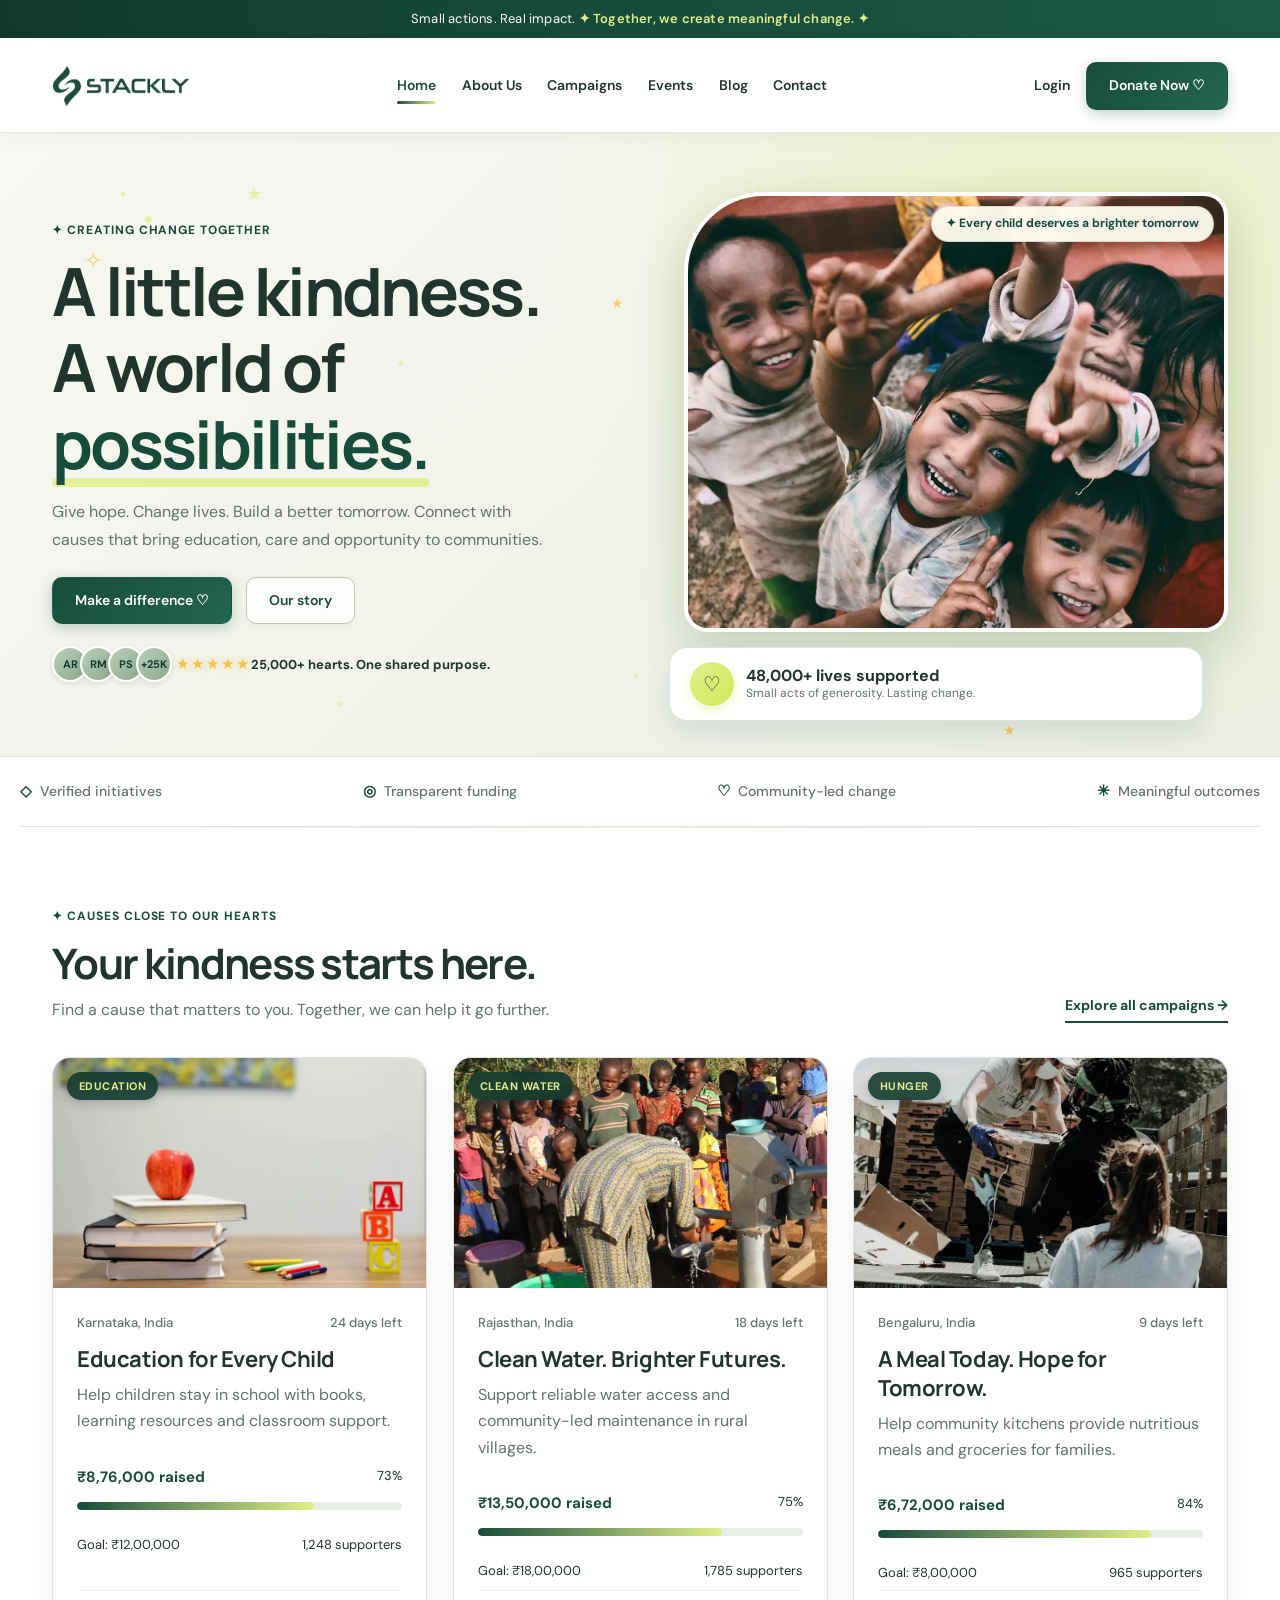
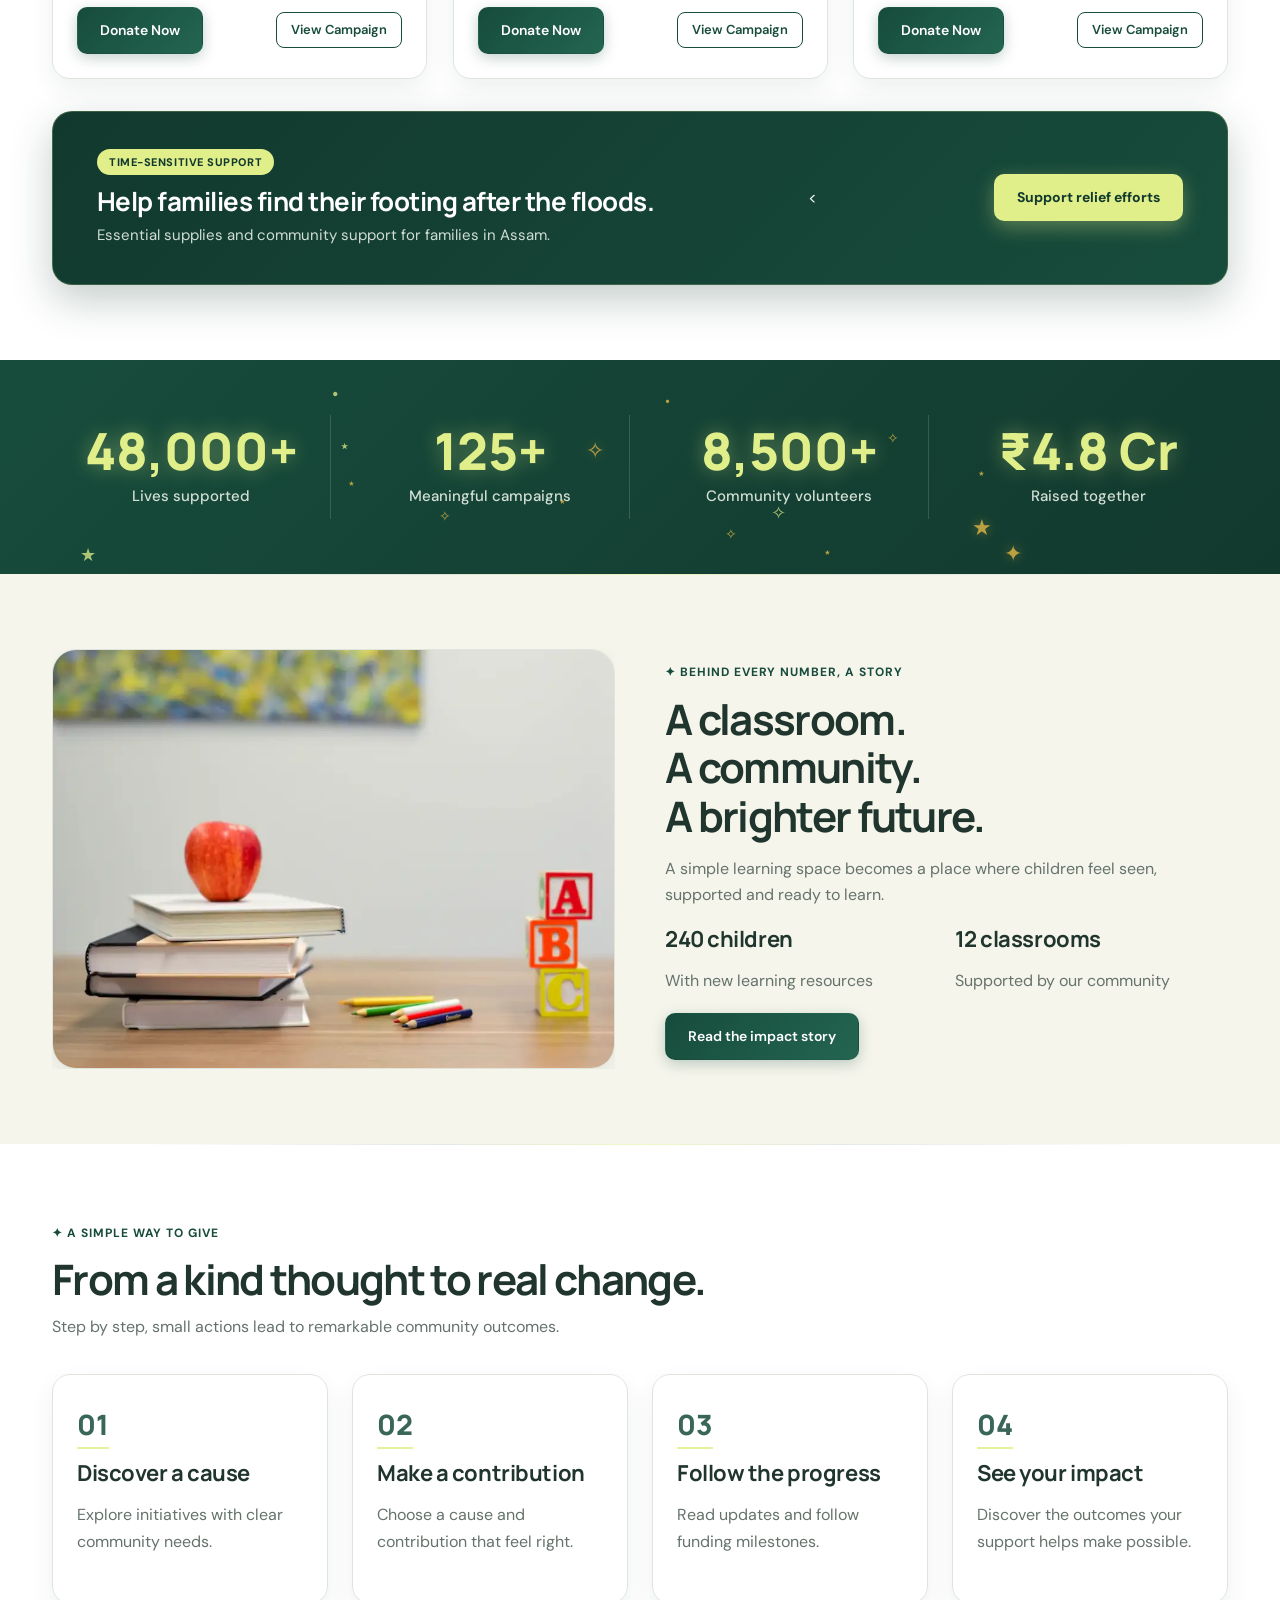
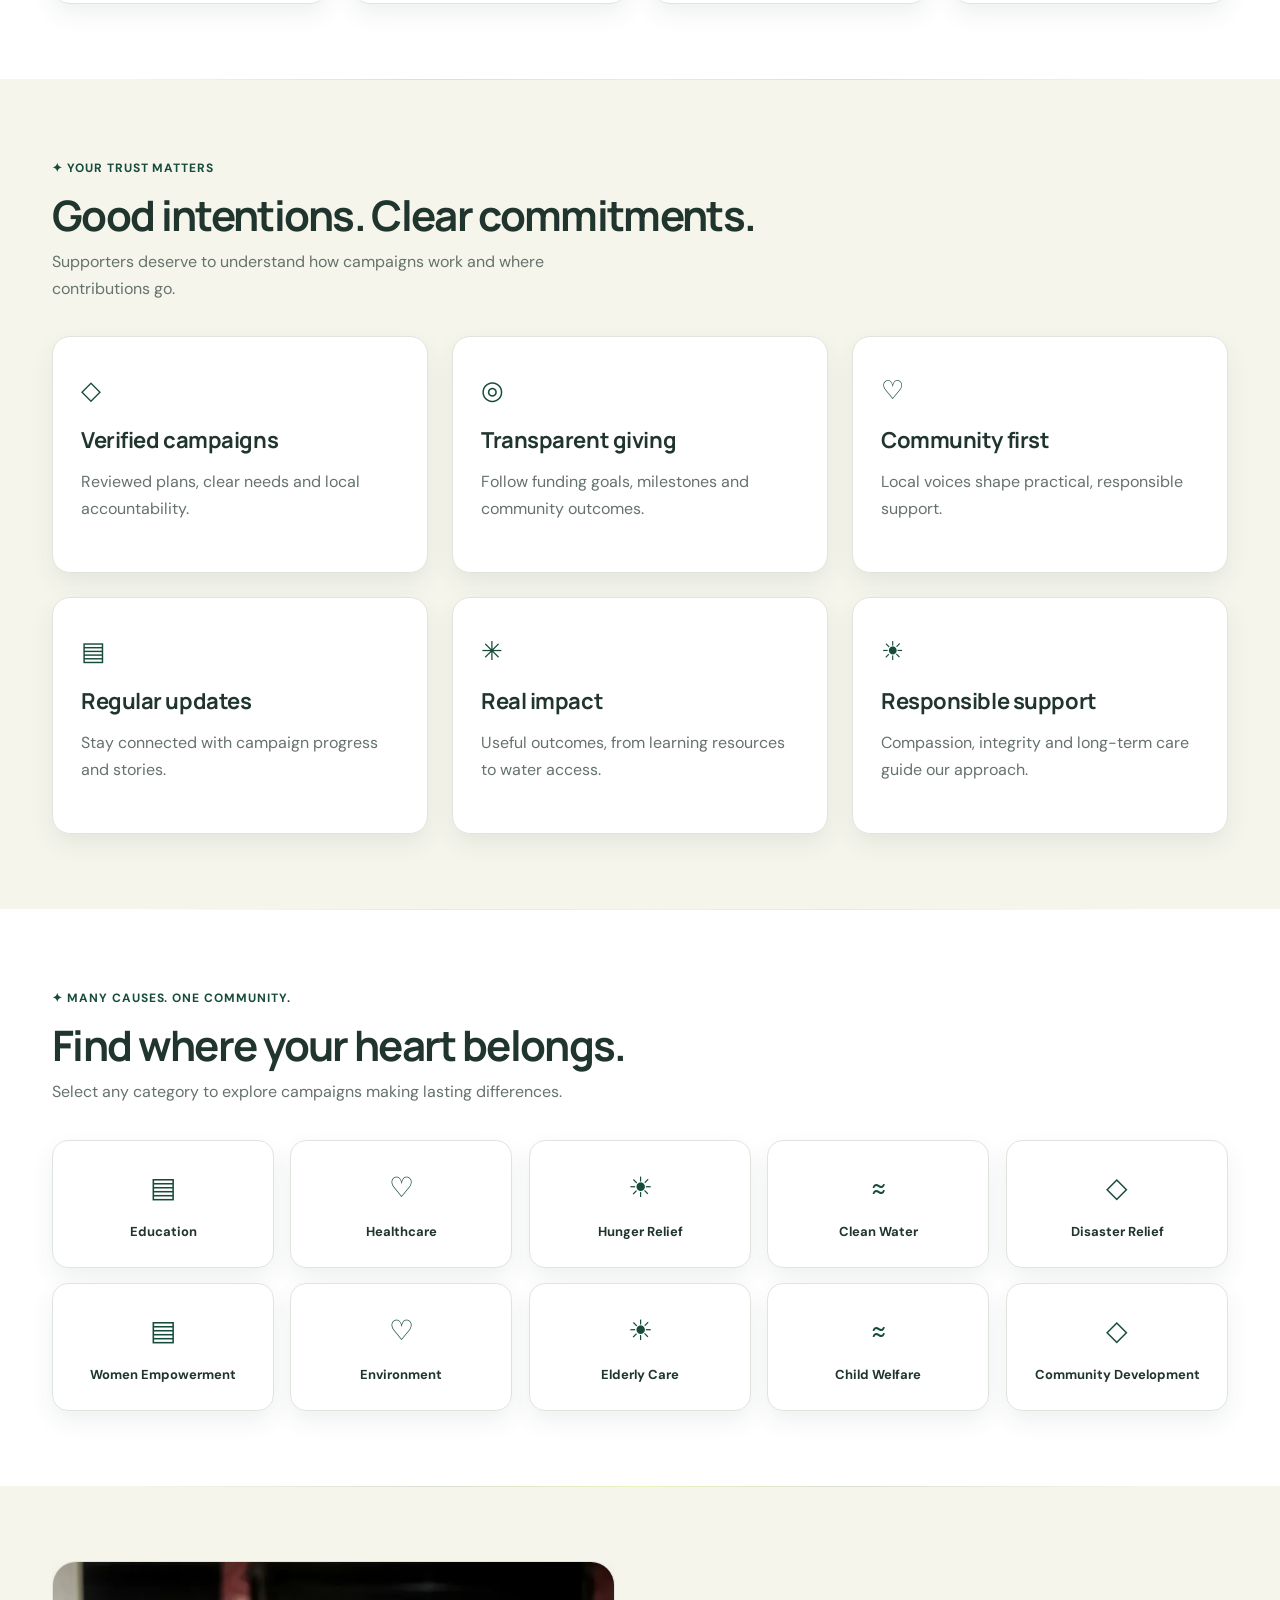
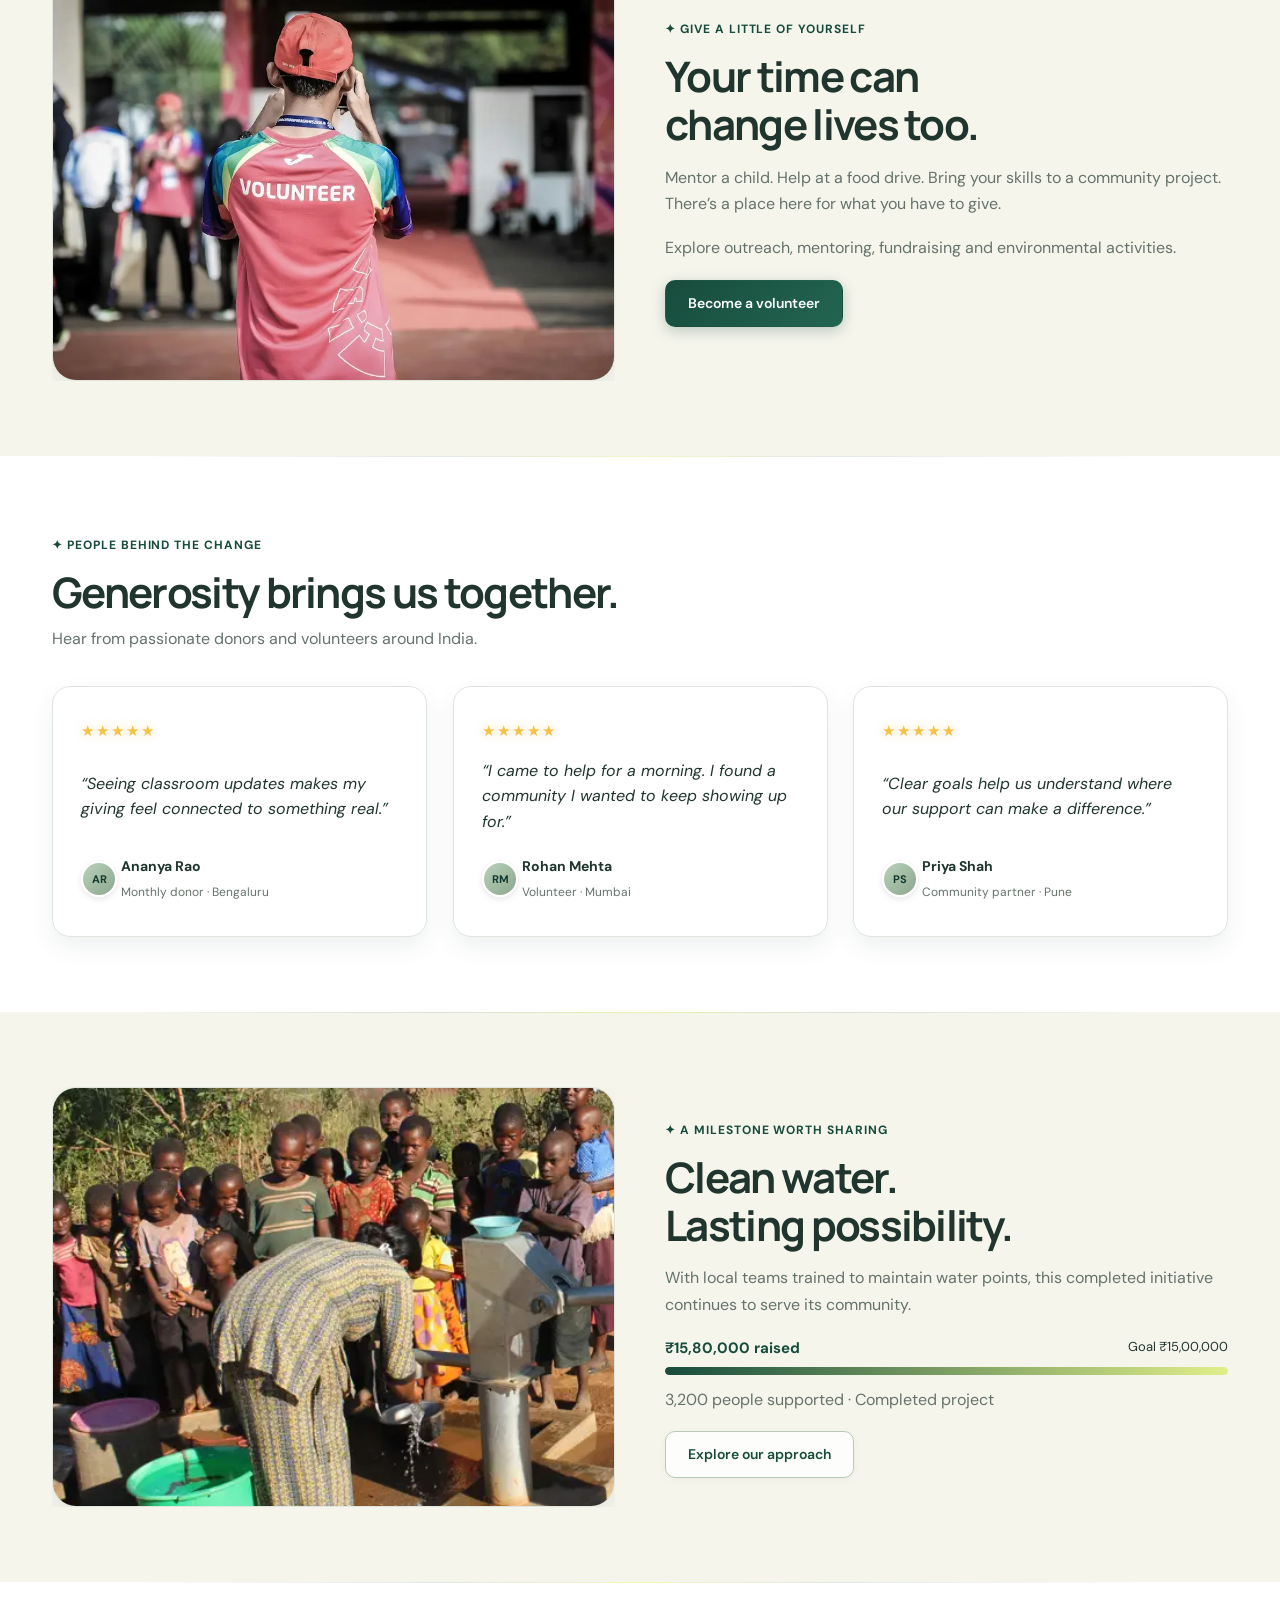
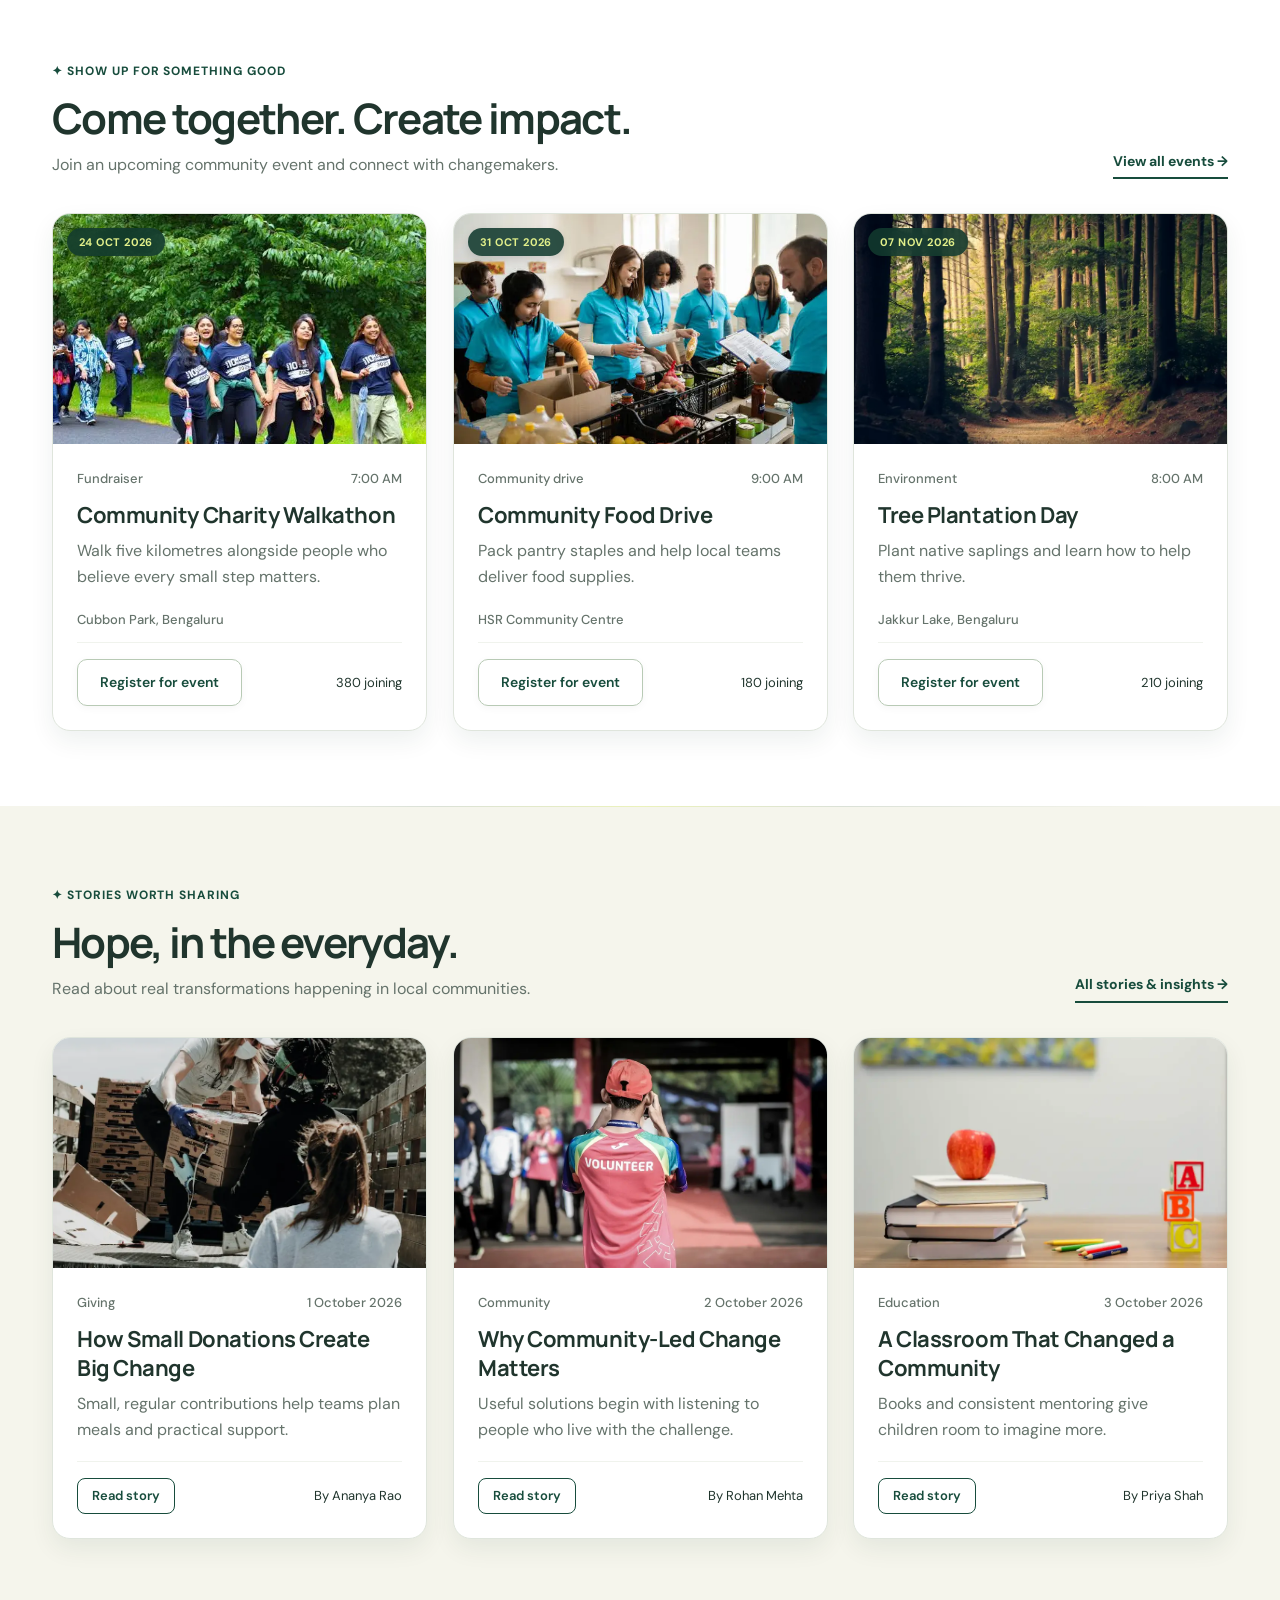
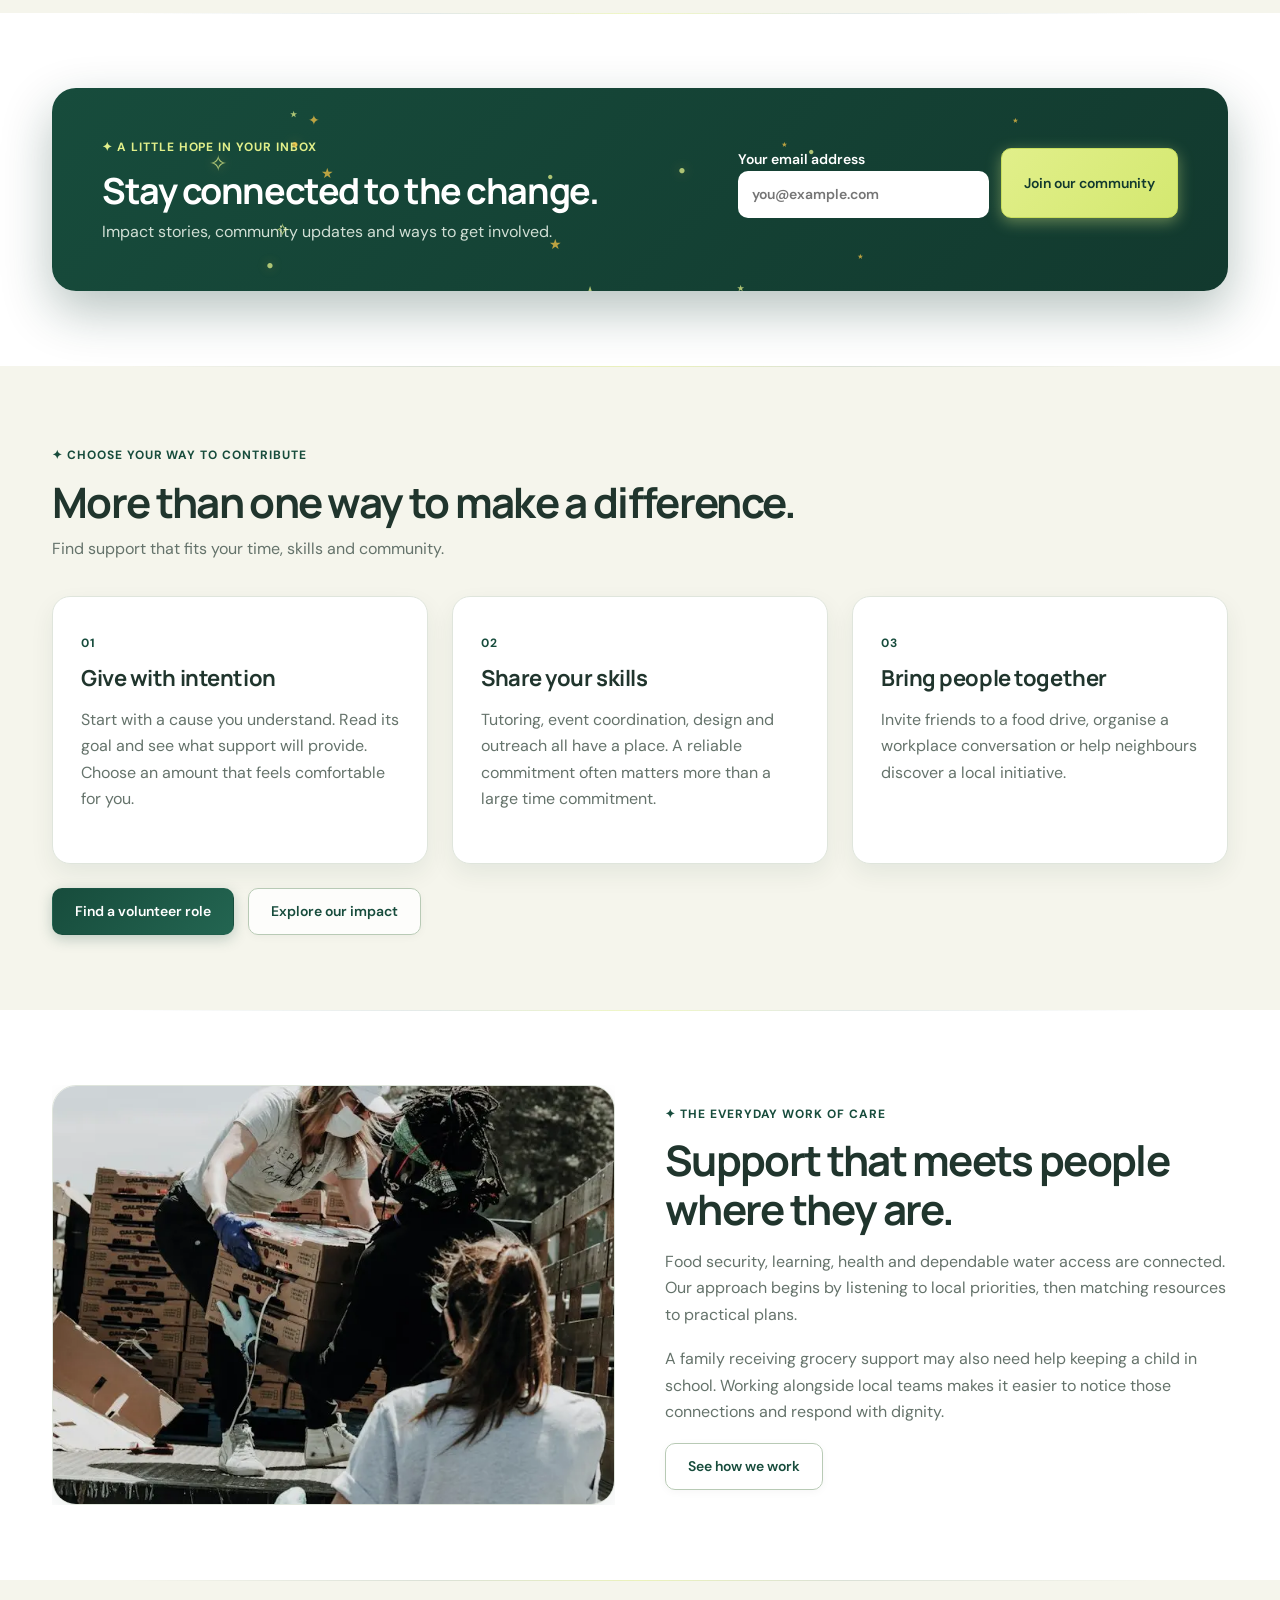
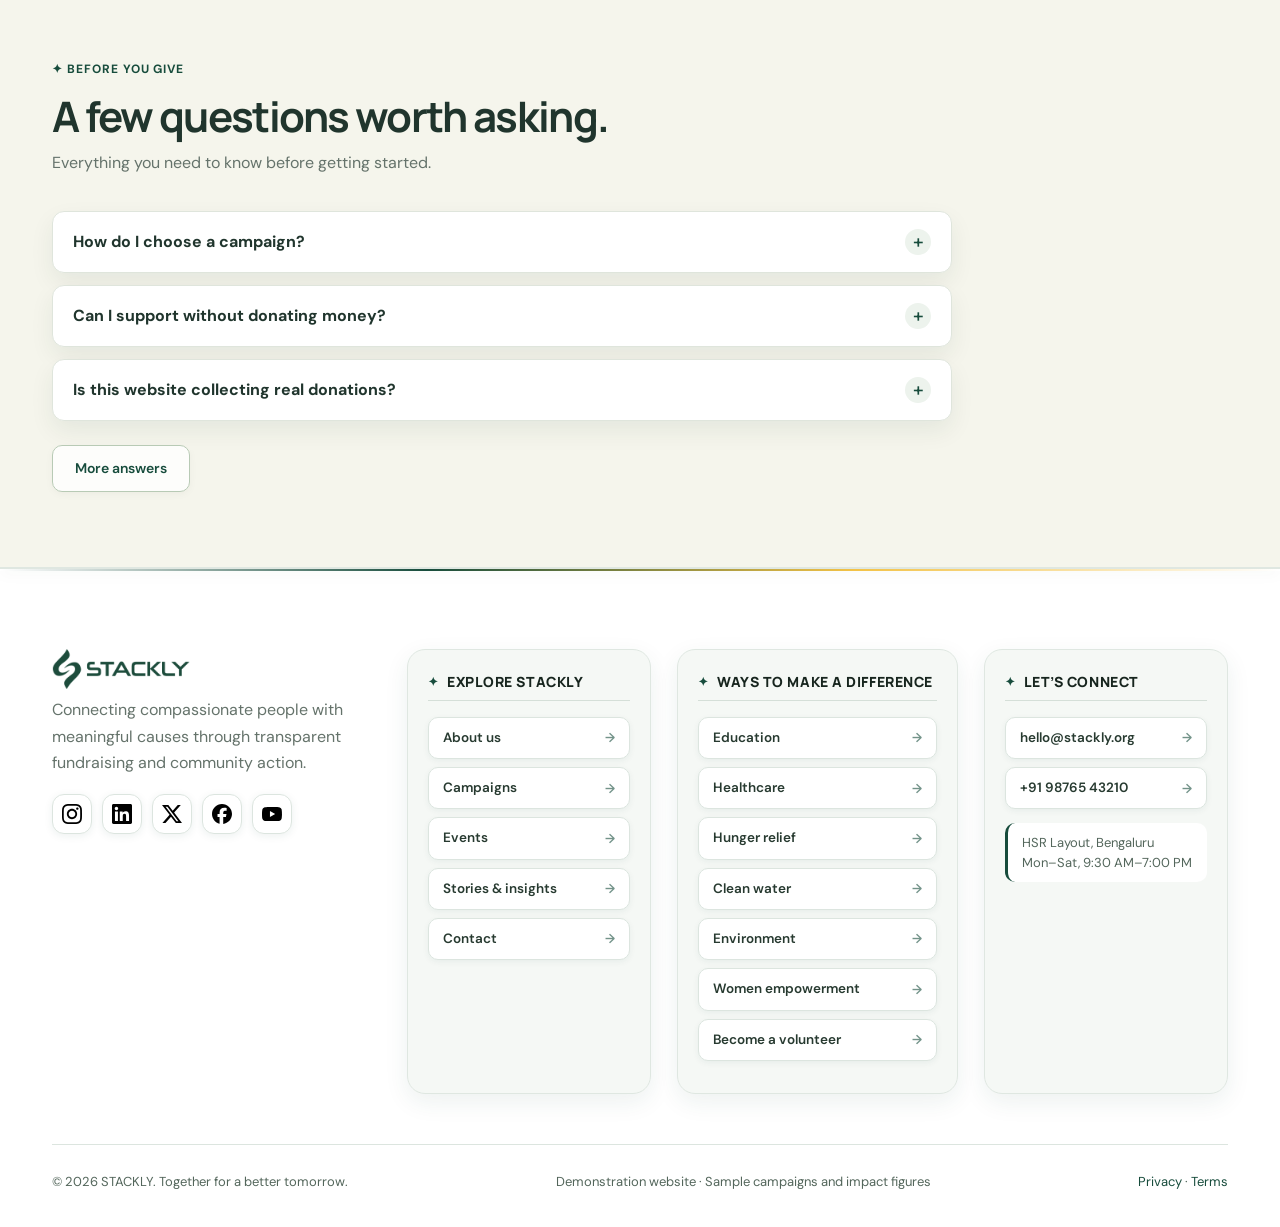
==== commit 9aebb605: "Add files via upload" ====
--- a/index.html
+++ b/index.html
@@ -80,11 +80,18 @@
                                 aria-valuenow="73" aria-valuemin="0" aria-valuemax="100"><span style="width:73%"></span>
                             </div>
                             <div class="funding"><span>Goal: ₹12,00,000</span><span>1,248 supporters</span></div>
-                            <div class="card-actions">
-    <button class="btn" data-donate="0">Donate Now</button>
-    <button class="table-button" data-details="0">View Campaign</button>
+   <div class="card-actions">
+    <button class="btn" data-donate="0" type="button">Donate Now</button>
+    <button class="table-button" data-details="0" type="button">View Campaign</button>
 </div>
-                        </div>
+
+<script>
+document.querySelectorAll('.card-actions button').forEach(button => {
+    button.addEventListener('click', function () {
+        window.location.href = '404.html';
+    });
+});
+</script>                 </div>
                     </article>
                     <article class="card" data-category="Clean Water"
                         data-search="Clean Water. Brighter Futures. Rajasthan">
@@ -100,11 +107,18 @@
                                 aria-valuenow="75" aria-valuemin="0" aria-valuemax="100"><span style="width:75%"></span>
                             </div>
                             <div class="funding"><span>Goal: ₹18,00,000</span><span>1,785 supporters</span></div>
-                            <div class="card-actions">
-    <button class="btn" data-donate="1">Donate Now</button>
-    <button class="table-button" data-details="1">View Campaign</button>
+    <div class="card-actions">
+    <button class="btn" data-donate="0" type="button">Donate Now</button>
+    <button class="table-button" data-details="0" type="button">View Campaign</button>
 </div>
-                        </div>
+
+<script>
+document.querySelectorAll('.card-actions button').forEach(button => {
+    button.addEventListener('click', function () {
+        window.location.href = '404.html';
+    });
+});
+</script>               </div>
                     </article>
                     <article class="card" data-category="Hunger"
                         data-search="A Meal Today. Hope for Tomorrow. Bengaluru">
@@ -120,10 +134,18 @@
                                 aria-label="A Meal Today. Hope for Tomorrow. funding" aria-valuenow="84"
                                 aria-valuemin="0" aria-valuemax="100"><span style="width:84%"></span></div>
                             <div class="funding"><span>Goal: ₹8,00,000</span><span>965 supporters</span></div>
-                            <div class="card-actions">
-    <button class="btn" data-donate="2">Donate Now</button>
-    <button class="table-button" data-details="2">View Campaign</button>
+   <div class="card-actions">
+    <button class="btn" data-donate="0" type="button">Donate Now</button>
+    <button class="table-button" data-details="0" type="button">View Campaign</button>
 </div>
+
+<script>
+document.querySelectorAll('.card-actions button').forEach(button => {
+    button.addEventListener('click', function () {
+        window.location.href = '404.html';
+    });
+});
+</script>
                         </div>
                     </article>
                 </div>
@@ -132,7 +154,9 @@
                         <div class="urgent-label">TIME-SENSITIVE SUPPORT</div>
                         <h3>Help families find their footing after the floods.</h3>
                         <p>Essential supplies and community support for families in Assam.</p>
-                    </div><button class="btn" data-donate="4">Support relief efforts</button>
+                    </div><<button class="btn" data-donate="4" type="button" onclick="window.location.href='404.html'">
+    Support relief efforts
+</button>
                 </div>
             </div>
         </section>
@@ -349,8 +373,13 @@
                             <h3>Community Charity Walkathon</h3>
                             <p>Walk five kilometres alongside people who believe every small step matters.</p>
                             <div class="meta">Cubbon Park, Bengaluru</div>
-                            <div class="card-actions"><button class="btn outline" data-event="0">Register for
-                                    event</button><small>320 joining</small></div>
+                            <div class="card-actions">
+    <button class="btn outline" data-event="1" type="button"
+        onclick="window.location.href='404.html'">
+        Register for event
+    </button>
+    <small>380 joining</small>
+</div>
                         </div>
                     </article>
                     <article class="card" data-category="Community drive">
@@ -361,8 +390,13 @@
                             <h3>Community Food Drive</h3>
                             <p>Pack pantry staples and help local teams deliver food supplies.</p>
                             <div class="meta">HSR Community Centre</div>
-                            <div class="card-actions"><button class="btn outline" data-event="1">Register for
-                                    event</button><small>180 joining</small></div>
+                           <div class="card-actions">
+    <button class="btn outline" data-event="1" type="button"
+        onclick="window.location.href='404.html'">
+        Register for event
+    </button>
+    <small>180 joining</small>
+</div>
                         </div>
                     </article>
                     <article class="card" data-category="Environment">
@@ -373,8 +407,13 @@
                             <h3>Tree Plantation Day</h3>
                             <p>Plant native saplings and learn how to help them thrive.</p>
                             <div class="meta">Jakkur Lake, Bengaluru</div>
-                            <div class="card-actions"><button class="btn outline" data-event="2">Register for
-                                    event</button><small>210 joining</small></div>
+                           <div class="card-actions">
+    <button class="btn outline" data-event="1" type="button"
+        onclick="window.location.href='404.html'">
+        Register for event
+    </button>
+    <small>210 joining</small>
+</div>
                         </div>
                     </article>
                 </div>
@@ -434,8 +473,9 @@
                         <p>Impact stories, community updates and ways to get involved.</p>
                     </div>
                     <form data-form="newsletter" novalidate><label>Your email address<input type="email" name="email"
-                                placeholder="you@example.com" required></label><button class="btn light">Join our
-                            community</button><span class="form-result" aria-live="polite"></span></form>
+                                placeholder="you@example.com" required></label><button class="btn light" type="button" onclick="window.location.href='404.html'">
+    Join our community
+</button><span class="form-result" aria-live="polite"></span></form>
                 </div>
             </div>
         </section>
--- a/assets/style.css
+++ b/assets/style.css
@@ -1370,12 +1370,10 @@
    FOOTER & QUICKLINKS STYLING
 ========================================= */
 footer, .footer {
-  background: radial-gradient(circle at 12% 15%, rgba(225, 239, 138, 0.09) 0%, transparent 45%),
-              radial-gradient(circle at 88% 85%, rgba(35, 101, 81, 0.28) 0%, transparent 50%),
-              linear-gradient(180deg, #0d251d 0%, #081611 100%);
-  color: #d8e5dc;
+  background: #ffffff;
+  color: #17251e;
   padding: 80px 0 35px;
-  border-top: 2px solid rgba(225, 239, 138, 0.25);
+  border-top: 2px solid #dfe7e1;
   position: relative;
   z-index: 10;
   overflow: hidden;
@@ -1388,8 +1386,8 @@
   left: 0;
   right: 0;
   height: 2px;
-  background: linear-gradient(90deg, transparent, var(--lime), rgba(243, 194, 70, 0.8), transparent);
-  box-shadow: 0 0 15px var(--lime-glow);
+  background: linear-gradient(90deg, transparent, var(--green), var(--gold), transparent);
+  box-shadow: 0 0 15px rgba(23, 76, 60, 0.15);
 }
 
 .footer-grid {
@@ -1402,22 +1400,20 @@
 
 .footer-brand {
   max-width: 340px;
-  background: rgba(255, 255, 255, 0.04);
-  border: 1px solid rgba(255, 255, 255, 0.09);
+  background: #f5f8f5;
+  border: 1px solid #dfe7e1;
   border-radius: 18px;
   padding: 26px 22px;
-  backdrop-filter: blur(14px);
-  -webkit-backdrop-filter: blur(14px);
   transition: all 0.35s ease;
   position: relative;
   overflow: hidden;
-  box-shadow: 0 8px 24px rgba(0, 0, 0, 0.2);
+  box-shadow: 0 8px 24px rgba(23, 76, 60, 0.08);
 }
 
 .footer-brand:hover {
-  background: rgba(255, 255, 255, 0.07);
-  border-color: rgba(225, 239, 138, 0.35);
-  box-shadow: 0 12px 35px rgba(0, 0, 0, 0.35), 0 0 25px rgba(225, 239, 138, 0.12);
+  background: #eef5ef;
+  border-color: rgba(23, 76, 60, 0.28);
+  box-shadow: 0 12px 35px rgba(23, 76, 60, 0.12);
   transform: translateY(-4px);
 }
 
@@ -1427,7 +1423,7 @@
 }
 
 .footer-brand p {
-  color: #a9bcb0;
+  color: #53665b;
   font-size: 14px;
   line-height: 1.6;
   margin-bottom: 18px;
@@ -1435,30 +1431,28 @@
 
 /* Footer Section Quicklinks Container */
 .footer-links {
-  background: rgba(255, 255, 255, 0.045);
-  border: 1px solid rgba(255, 255, 255, 0.09);
+  background: #f5f8f5;
+  border: 1px solid #dfe7e1;
   border-radius: 18px;
   padding: 24px 20px;
-  backdrop-filter: blur(14px);
-  -webkit-backdrop-filter: blur(14px);
   display: flex;
   flex-direction: column;
   align-items: stretch;
   transition: all 0.35s cubic-bezier(0.16, 1, 0.3, 1);
   position: relative;
   overflow: hidden;
-  box-shadow: 0 8px 24px rgba(0, 0, 0, 0.2);
+  box-shadow: 0 8px 24px rgba(23, 76, 60, 0.08);
 }
 
 .footer-links:hover {
-  background: rgba(255, 255, 255, 0.075);
-  border-color: rgba(225, 239, 138, 0.35);
-  box-shadow: 0 14px 40px rgba(0, 0, 0, 0.4), 0 0 25px rgba(225, 239, 138, 0.15);
+  background: #eef5ef;
+  border-color: rgba(23, 76, 60, 0.28);
+  box-shadow: 0 14px 40px rgba(23, 76, 60, 0.12);
   transform: translateY(-4px);
 }
 
 .footer-links h4 {
-  color: #ffffff;
+  color: #17251e;
   font-size: 14px;
   font-weight: 800;
   margin-bottom: 16px;
@@ -1468,14 +1462,13 @@
   align-items: center;
   gap: 8px;
   padding-bottom: 10px;
-  border-bottom: 1px solid rgba(255, 255, 255, 0.1);
+  border-bottom: 1px solid #d5dfd8;
 }
 
 .footer-links h4::before {
   content: '✦';
-  color: var(--lime);
+  color: var(--green);
   font-size: 12px;
-  filter: drop-shadow(0 0 5px var(--gold-glow));
 }
 
 /* Footer Quicklinks Item: Stylish Background Color, Border, & Shining Hover */
@@ -1483,24 +1476,24 @@
   display: flex;
   align-items: center;
   justify-content: space-between;
-  color: #e2ede6;
+  color: #273a30;
   font-size: 13.5px;
   font-weight: 600;
   padding: 9px 14px;
   margin-bottom: 8px;
-  background: rgba(255, 255, 255, 0.08);
-  border: 1px solid rgba(255, 255, 255, 0.12);
+  background: #ffffff;
+  border: 1px solid #dce5df;
   border-radius: 10px;
   text-decoration: none;
   transition: all 0.3s cubic-bezier(0.2, 0.8, 0.2, 1);
   position: relative;
   overflow: hidden;
-  box-shadow: 0 2px 6px rgba(0, 0, 0, 0.15);
+  box-shadow: 0 2px 6px rgba(23, 76, 60, 0.06);
 }
 
 .footer-links a::after {
   content: '→';
-  color: var(--lime);
+  color: var(--green);
   font-size: 13px;
   opacity: 0.6;
   transition: transform 0.3s, opacity 0.3s;
@@ -1520,10 +1513,10 @@
 
 .footer-links a:hover {
   color: #ffffff;
-  background: linear-gradient(135deg, rgba(225, 239, 138, 0.28) 0%, rgba(23, 76, 60, 0.85) 100%);
-  border-color: var(--lime);
+  background: linear-gradient(135deg, var(--green) 0%, #1f5e49 100%);
+  border-color: var(--green);
   transform: translateX(6px) scale(1.02);
-  box-shadow: 0 6px 18px rgba(225, 239, 138, 0.28), 0 2px 8px rgba(0, 0, 0, 0.3);
+  box-shadow: 0 6px 18px rgba(23, 76, 60, 0.2);
 }
 
 .footer-links a:hover::after {
@@ -1541,14 +1534,14 @@
 }
 
 .footer-links p {
-  color: #a9bcb0;
+  color: #53665b;
   font-size: 13px;
   margin-top: 6px;
   line-height: 1.5;
   padding: 10px 14px;
-  background: rgba(0, 0, 0, 0.25);
+  background: #ffffff;
   border-radius: 10px;
-  border-left: 3px solid var(--lime);
+  border-left: 3px solid var(--green);
 }
 
 .social-links {
@@ -1565,40 +1558,40 @@
   width: 40px;
   height: 40px;
   margin: 0;
-  border: 1px solid rgba(255, 255, 255, 0.18);
+  border: 1px solid #dce5df;
   border-radius: 12px;
-  background: rgba(255, 255, 255, 0.08);
+  background: #ffffff;
   transition: all 0.3s cubic-bezier(0.2, 0.8, 0.2, 1);
-  box-shadow: 0 2px 8px rgba(0, 0, 0, 0.2);
+  box-shadow: 0 2px 8px rgba(23, 76, 60, 0.08);
 }
 
 .social-links a:hover {
-  color: var(--lime);
-  background: linear-gradient(135deg, rgba(225, 239, 138, 0.25), rgba(23, 76, 60, 0.8));
-  border-color: var(--lime);
+  color: #ffffff;
+  background: linear-gradient(135deg, var(--green), #1f5e49);
+  border-color: var(--green);
   transform: translateY(-4px) scale(1.08);
-  box-shadow: 0 6px 16px rgba(225, 239, 138, 0.3);
+  box-shadow: 0 6px 16px rgba(23, 76, 60, 0.2);
 }
 
 .footer-bottom {
-  border-top: 1px solid rgba(255, 255, 255, 0.12);
+  border-top: 1px solid #dce5df;
   padding-top: 26px;
   display: flex;
   justify-content: space-between;
   font-size: 13px;
-  color: #9eb1a6;
+  color: #53665b;
   flex-wrap: wrap;
   gap: 14px;
 }
 
 .footer-bottom a {
-  color: #b7c9be;
+  color: var(--green);
   text-decoration: none;
   transition: color 0.25s;
 }
 
 .footer-bottom a:hover {
-  color: var(--lime);
+  color: #164a37;
 }
 
 /* =========================================
@@ -2064,6 +2057,16 @@
   flex-direction: column;
   box-sizing: border-box;
   z-index: 30;
+}
+
+.sidebar-head {
+  display: flex;
+  align-items: center;
+  justify-content: space-between;
+}
+
+.dashboard-sidebar-close {
+  display: none;
 }
 
 .dashboard-menu,
@@ -2848,16 +2851,48 @@
   .sidebar {
     position: fixed;
     inset: 0 auto 0 0;
-    width: min(82vw, 290px);
+    width: min(85vw, 300px);
     height: 100dvh;
     z-index: 100000;
     transform: translateX(-105%);
     transition: transform 0.3s cubic-bezier(0.16, 1, 0.3, 1);
-    box-shadow: 20px 0 50px rgba(0, 0, 0, 0.28);
+    box-shadow: 20px 0 50px rgba(0, 0, 0, 0.4);
     overflow-y: auto;
+    padding: 22px 18px;
+    background: var(--deep);
   }
   .sidebar.open {
     transform: translateX(0);
+  }
+  .sidebar-head {
+    display: flex;
+    align-items: center;
+    justify-content: space-between;
+    width: 100%;
+    padding-bottom: 14px;
+    border-bottom: 1px solid rgba(255, 255, 255, 0.12);
+  }
+  .dashboard-sidebar-close {
+    display: inline-flex;
+    align-items: center;
+    justify-content: center;
+    width: 38px;
+    height: 38px;
+    border-radius: 12px;
+    background: rgba(255, 255, 255, 0.12);
+    color: white;
+    border: 1px solid rgba(255, 255, 255, 0.25);
+    font-size: 24px;
+    line-height: 1;
+    cursor: pointer;
+    transition: all 0.25s cubic-bezier(0.2, 0.8, 0.2, 1);
+  }
+  .dashboard-sidebar-close:hover,
+  .dashboard-sidebar-close:active {
+    background: var(--lime);
+    color: var(--deep);
+    border-color: var(--lime);
+    transform: rotate(90deg) scale(1.05);
   }
   .dashboard-menu {
     display: inline-flex;
@@ -2873,13 +2908,17 @@
     box-shadow: var(--card-shadow);
     font-size: 20px;
     flex-shrink: 0;
+    cursor: pointer;
+    position: static;
   }
   .dashboard-overlay {
     display: block;
     position: fixed;
     inset: 0;
     z-index: 99999;
-    background: rgba(8, 25, 20, 0.55);
+    background: rgba(8, 25, 20, 0.65);
+    backdrop-filter: blur(4px);
+    -webkit-backdrop-filter: blur(4px);
     opacity: 0;
     visibility: hidden;
     transition: opacity 0.25s, visibility 0.25s;
@@ -2892,7 +2931,7 @@
     flex-direction: column;
     overflow-y: auto;
     gap: 4px;
-    margin: 22px 0;
+    margin: 18px 0;
     padding: 0 2px 12px;
   }
   .side-links button {
@@ -2927,7 +2966,9 @@
     padding: 20px 16px 40px;
   }
   .dash-top {
-    align-items: flex-start;
+    align-items: center;
+    padding-left: 0;
+    gap: 14px;
   }
   .dash-top > div:first-child {
     min-width: 0;
